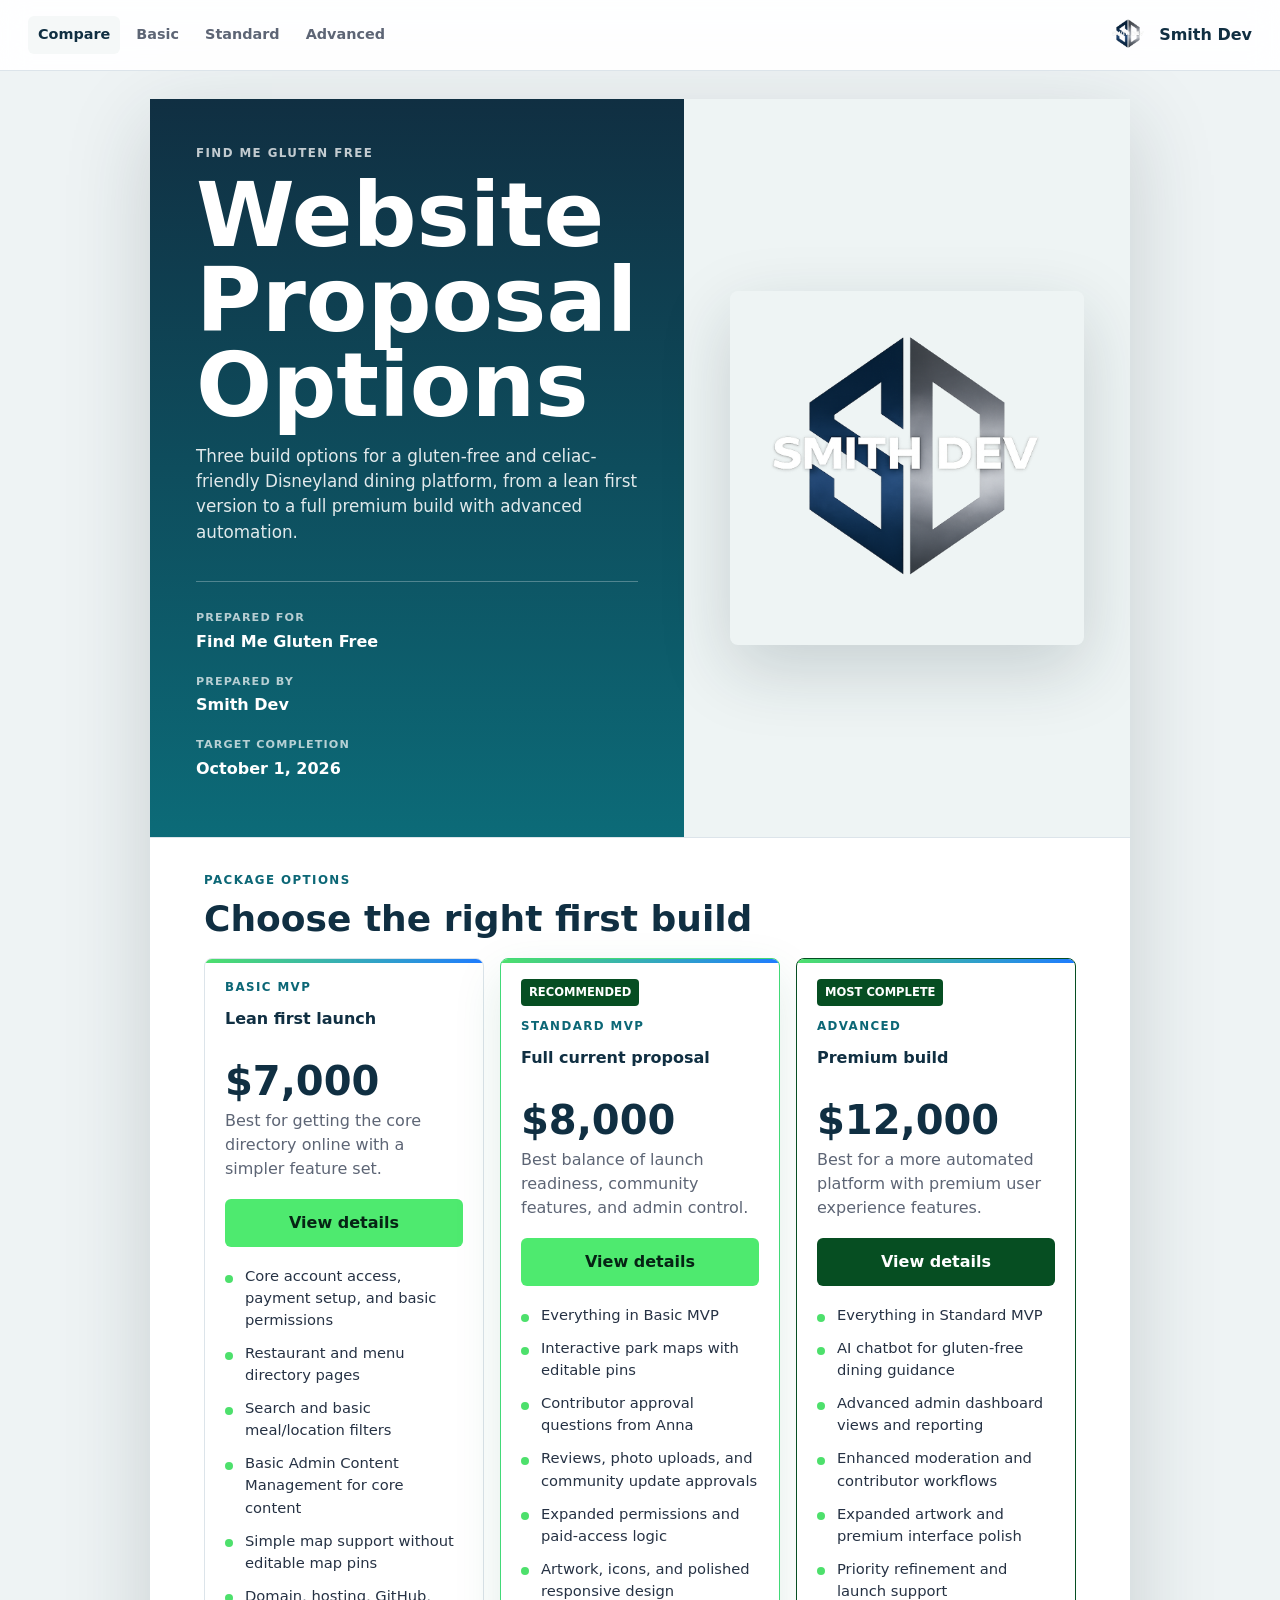
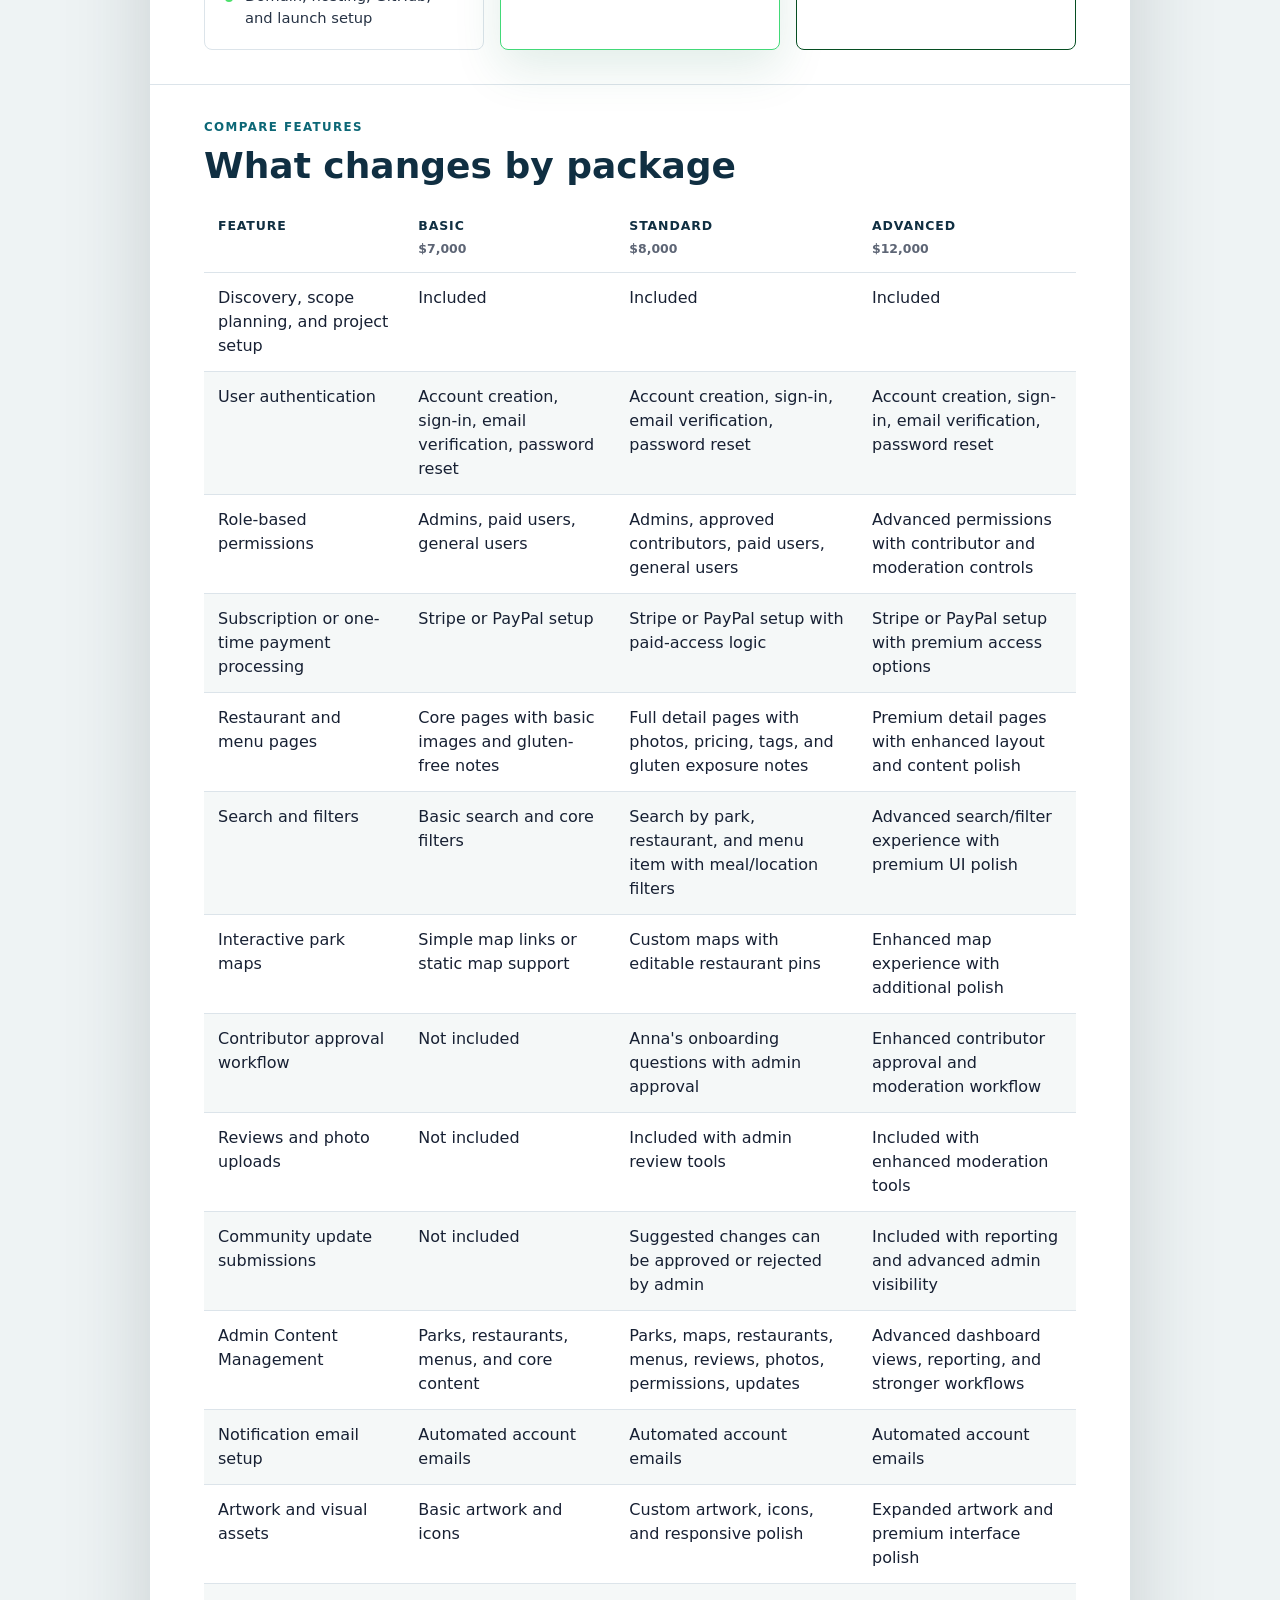
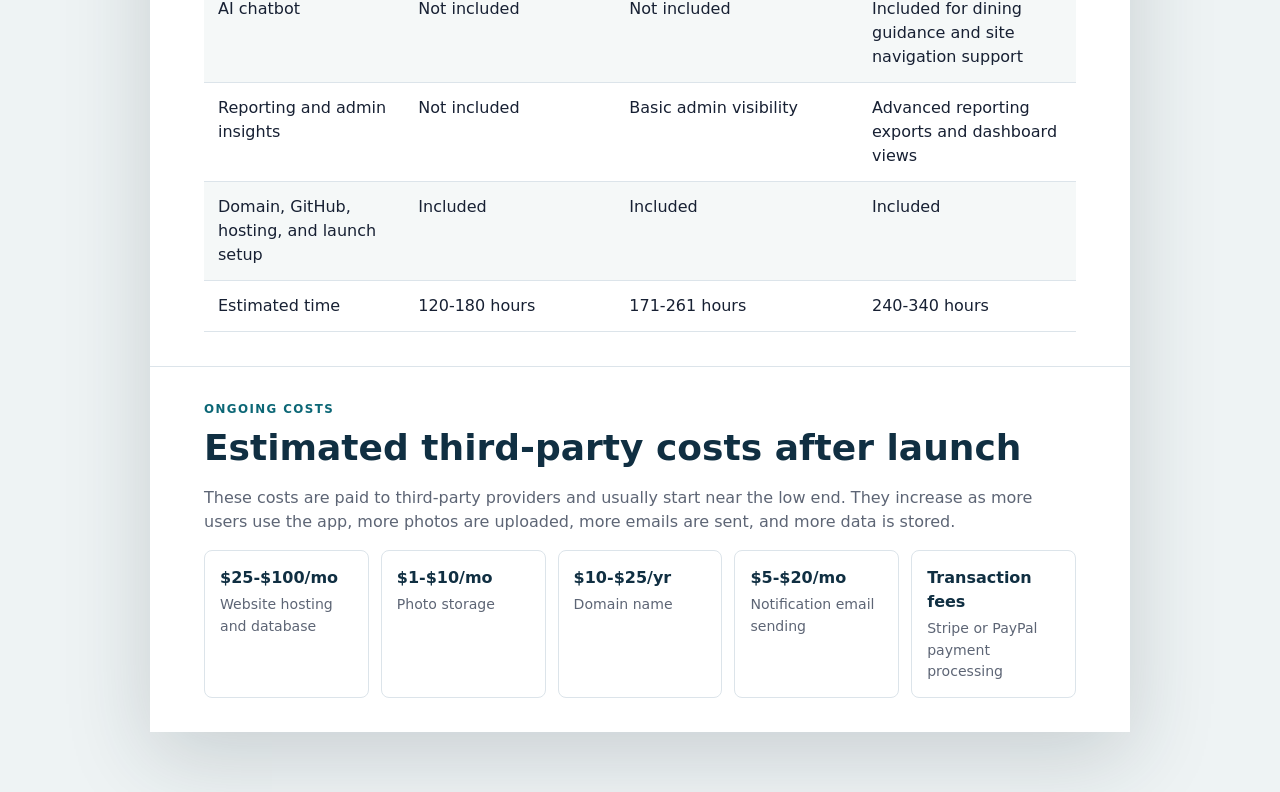
==== index.html @ 9e6039b9 "first commit" ====
<!doctype html>
<html lang="en">
<head>
  <meta charset="utf-8">
  <meta name="viewport" content="width=device-width, initial-scale=1">
  <title>Find Me Gluten Free Website Packages | Smith Dev</title>
  <meta name="description" content="Website package options for the Find Me Gluten Free project.">
  <link rel="stylesheet" href="styles.css">
</head>
<body>
  <header class="site-header">
    <a class="brand" href="index.html" aria-label="Smith Dev home">
      <img src="smithdev logo.png" alt="">
      <span>Smith Dev</span>
    </a>
    <nav aria-label="Package pages">
      <a class="active" href="index.html">Compare</a>
      <a href="basic.html">Basic</a>
      <a href="standard.html">Standard</a>
      <a href="advanced.html">Advanced</a>
    </nav>
  </header>

  <main class="proposal">
    <section class="cover" aria-labelledby="proposal-title">
      <div class="cover-copy">
        <div>
          <p class="eyebrow">Find Me Gluten Free</p>
          <h1 id="proposal-title">Website Proposal Options</h1>
          <p class="summary">Three build options for a gluten-free and celiac-friendly Disneyland dining platform, from a lean first version to a full premium build with advanced automation.</p>
        </div>
        <div class="cover-meta" aria-label="Proposal details">
          <div><span>Prepared For</span><strong>Find Me Gluten Free</strong></div>
          <div><span>Prepared By</span><strong>Smith Dev</strong></div>
          <div><span>Target Completion</span><strong>October 1, 2026</strong></div>
        </div>
      </div>
      <div class="cover-visual" aria-hidden="true">
        <div class="brand-panel"><img src="smithdev logo.png" alt=""></div>
      </div>
    </section>

    <section class="page pricing-section" aria-labelledby="packages">
      <div class="section-heading">
        <p class="section-kicker">Package Options</p>
        <h2 id="packages">Choose the right first build</h2>
      </div>

      <div class="pricing-grid">
        <article class="plan-card">
          <div class="plan-top">
            <p class="plan-name">Basic MVP</p>
            <h3>Lean first launch</h3>
          </div>
          <div class="plan-price">$7,000</div>
          <p class="plan-note">Best for getting the core directory online with a simpler feature set.</p>
          <a class="plan-button" href="basic.html">View details</a>
          <ul class="feature-list">
            <li>Core account access, payment setup, and basic permissions</li>
            <li>Restaurant and menu directory pages</li>
            <li>Search and basic meal/location filters</li>
            <li>Basic Admin Content Management for core content</li>
            <li>Simple map support without editable map pins</li>
            <li>Domain, hosting, GitHub, and launch setup</li>
          </ul>
        </article>

        <article class="plan-card featured">
          <div class="badge">Recommended</div>
          <div class="plan-top">
            <p class="plan-name">Standard MVP</p>
            <h3>Full current proposal</h3>
          </div>
          <div class="plan-price">$8,000</div>
          <p class="plan-note">Best balance of launch readiness, community features, and admin control.</p>
          <a class="plan-button" href="standard.html">View details</a>
          <ul class="feature-list">
            <li>Everything in Basic MVP</li>
            <li>Interactive park maps with editable pins</li>
            <li>Contributor approval questions from Anna</li>
            <li>Reviews, photo uploads, and community update approvals</li>
            <li>Expanded permissions and paid-access logic</li>
            <li>Artwork, icons, and polished responsive design</li>
          </ul>
        </article>

        <article class="plan-card premium">
          <div class="badge">Most Complete</div>
          <div class="plan-top">
            <p class="plan-name">Advanced</p>
            <h3>Premium build</h3>
          </div>
          <div class="plan-price">$12,000</div>
          <p class="plan-note">Best for a more automated platform with premium user experience features.</p>
          <a class="plan-button" href="advanced.html">View details</a>
          <ul class="feature-list">
            <li>Everything in Standard MVP</li>
            <li>AI chatbot for gluten-free dining guidance</li>
            <li>Advanced admin dashboard views and reporting</li>
            <li>Enhanced moderation and contributor workflows</li>
            <li>Expanded artwork and premium interface polish</li>
            <li>Priority refinement and launch support</li>
          </ul>
        </article>
      </div>
    </section>

    <section class="page compare-section" aria-labelledby="compare">
      <div class="section-heading">
        <p class="section-kicker">Compare Features</p>
        <h2 id="compare">What changes by package</h2>
      </div>
      <div class="table-wrap">
        <table class="compare-table">
          <thead>
            <tr>
              <th scope="col">Feature</th>
              <th scope="col">Basic<br><span>$7,000</span></th>
              <th scope="col">Standard<br><span>$8,000</span></th>
              <th scope="col">Advanced<br><span>$12,000</span></th>
            </tr>
          </thead>
          <tbody>
            <tr><td>Discovery, scope planning, and project setup</td><td>Included</td><td>Included</td><td>Included</td></tr>
            <tr><td>User authentication</td><td>Account creation, sign-in, email verification, password reset</td><td>Account creation, sign-in, email verification, password reset</td><td>Account creation, sign-in, email verification, password reset</td></tr>
            <tr><td>Role-based permissions</td><td>Admins, paid users, general users</td><td>Admins, approved contributors, paid users, general users</td><td>Advanced permissions with contributor and moderation controls</td></tr>
            <tr><td>Subscription or one-time payment processing</td><td>Stripe or PayPal setup</td><td>Stripe or PayPal setup with paid-access logic</td><td>Stripe or PayPal setup with premium access options</td></tr>
            <tr><td>Restaurant and menu pages</td><td>Core pages with basic images and gluten-free notes</td><td>Full detail pages with photos, pricing, tags, and gluten exposure notes</td><td>Premium detail pages with enhanced layout and content polish</td></tr>
            <tr><td>Search and filters</td><td>Basic search and core filters</td><td>Search by park, restaurant, and menu item with meal/location filters</td><td>Advanced search/filter experience with premium UI polish</td></tr>
            <tr><td>Interactive park maps</td><td>Simple map links or static map support</td><td>Custom maps with editable restaurant pins</td><td>Enhanced map experience with additional polish</td></tr>
            <tr><td>Contributor approval workflow</td><td>Not included</td><td>Anna's onboarding questions with admin approval</td><td>Enhanced contributor approval and moderation workflow</td></tr>
            <tr><td>Reviews and photo uploads</td><td>Not included</td><td>Included with admin review tools</td><td>Included with enhanced moderation tools</td></tr>
            <tr><td>Community update submissions</td><td>Not included</td><td>Suggested changes can be approved or rejected by admin</td><td>Included with reporting and advanced admin visibility</td></tr>
            <tr><td>Admin Content Management</td><td>Parks, restaurants, menus, and core content</td><td>Parks, maps, restaurants, menus, reviews, photos, permissions, updates</td><td>Advanced dashboard views, reporting, and stronger workflows</td></tr>
            <tr><td>Notification email setup</td><td>Automated account emails</td><td>Automated account emails</td><td>Automated account emails</td></tr>
            <tr><td>Artwork and visual assets</td><td>Basic artwork and icons</td><td>Custom artwork, icons, and responsive polish</td><td>Expanded artwork and premium interface polish</td></tr>
            <tr><td>AI chatbot</td><td>Not included</td><td>Not included</td><td>Included for dining guidance and site navigation support</td></tr>
            <tr><td>Reporting and admin insights</td><td>Not included</td><td>Basic admin visibility</td><td>Advanced reporting exports and dashboard views</td></tr>
            <tr><td>Domain, GitHub, hosting, and launch setup</td><td>Included</td><td>Included</td><td>Included</td></tr>
            <tr><td>Estimated time</td><td>120-180 hours</td><td>171-261 hours</td><td>240-340 hours</td></tr>
          </tbody>
        </table>
      </div>
    </section>

    <section class="page cost-section" aria-labelledby="ongoing">
      <div class="section-heading">
        <p class="section-kicker">Ongoing Costs</p>
        <h2 id="ongoing">Estimated third-party costs after launch</h2>
      </div>
      <p class="lead">These costs are paid to third-party providers and usually start near the low end. They increase as more users use the app, more photos are uploaded, more emails are sent, and more data is stored.</p>
      <div class="mini-grid">
        <div><strong>$25-$100/mo</strong><span>Website hosting and database</span></div>
        <div><strong>$1-$10/mo</strong><span>Photo storage</span></div>
        <div><strong>$10-$25/yr</strong><span>Domain name</span></div>
        <div><strong>$5-$20/mo</strong><span>Notification email sending</span></div>
        <div><strong>Transaction fees</strong><span>Stripe or PayPal payment processing</span></div>
      </div>
    </section>
  </main>
</body>
</html>
---- styles.css ----
:root {
  --ink: #172033;
  --muted: #5d6575;
  --line: #dce4ea;
  --paper: #ffffff;
  --wash: #f5f8f8;
  --brand: #0c6776;
  --brand-dark: #102f42;
  --accent: #4de06c;
  --premium: #064e22;
}

* {
  box-sizing: border-box;
}

body {
  margin: 0;
  color: var(--ink);
  background: #eef3f4;
  font-family: Inter, ui-sans-serif, system-ui, -apple-system, BlinkMacSystemFont, "Segoe UI", sans-serif;
  line-height: 1.5;
}

a {
  color: inherit;
}

.site-header {
  position: sticky;
  top: 0;
  z-index: 10;
  display: flex;
  align-items: center;
  justify-content: space-between;
  gap: 22px;
  padding: 14px 28px;
  background: rgba(255, 255, 255, 0.92);
  border-bottom: 1px solid var(--line);
  backdrop-filter: blur(14px);
}

.brand {
  order: 2;
  display: inline-flex;
  align-items: center;
  gap: 10px;
  color: var(--brand-dark);
  font-weight: 850;
  text-decoration: none;
}

.brand img {
  width: 42px;
  height: 42px;
  object-fit: cover;
  border-radius: 6px;
}

nav {
  order: 1;
  display: flex;
  align-items: center;
  gap: 6px;
  flex-wrap: wrap;
}

nav a {
  padding: 8px 10px;
  color: var(--muted);
  border-radius: 6px;
  font-size: 0.9rem;
  font-weight: 750;
  text-decoration: none;
}

nav a:hover,
nav a.active {
  color: var(--brand-dark);
  background: var(--wash);
}

main {
  width: min(1180px, calc(100% - 32px));
  margin: 0 auto;
}

.proposal {
  width: min(100%, 980px);
  margin: 28px auto 60px;
  background: var(--paper);
  box-shadow: 0 24px 80px rgba(28, 42, 55, 0.18);
}

.cover {
  min-height: 620px;
  display: grid;
  grid-template-columns: 0.95fr 1.05fr;
  overflow: hidden;
  background: #eef4f4;
}

.cover-copy {
  display: flex;
  flex-direction: column;
  justify-content: space-between;
  padding: 46px;
  color: #ffffff;
  background: linear-gradient(180deg, var(--brand-dark), #0c6b78);
}

.cover-copy .summary {
  max-width: 560px;
  margin: 0;
  color: rgba(255, 255, 255, 0.88);
  font-size: 1.05rem;
}

.cover-meta {
  display: grid;
  margin-top: 36px;
  padding-top: 18px;
  border-top: 1px solid rgba(255, 255, 255, 0.28);
}

.cover-meta div {
  display: grid;
  gap: 3px;
  padding: 10px 0;
}

.cover-meta span {
  color: rgba(255, 255, 255, 0.7);
  font-size: 0.7rem;
  font-weight: 800;
  text-transform: uppercase;
  letter-spacing: 0.1em;
}

.cover-meta strong {
  color: #ffffff;
  font-size: 1rem;
}

.cover-visual {
  display: flex;
  align-items: center;
  justify-content: center;
  padding: 46px;
}

.brand-panel {
  width: min(100%, 520px);
  border-radius: 8px;
  box-shadow: 0 24px 70px rgba(24, 44, 58, 0.18);
}

.brand-panel img {
  display: block;
  width: 100%;
  height: auto;
  border-radius: 8px;
}

.page {
  padding: 34px 54px;
  border-top: 1px solid var(--line);
}

.hero,
.package-hero {
  margin: 28px 0 18px;
  padding: 46px;
  color: #ffffff;
  background: linear-gradient(135deg, var(--brand-dark), var(--brand));
  border-radius: 8px;
  box-shadow: 0 24px 70px rgba(28, 42, 55, 0.16);
}

.proposal h1 {
  max-width: 10ch;
  font-size: clamp(3.1rem, 7vw, 5.65rem);
}

.package-hero.recommended {
  background: linear-gradient(135deg, #103244, #0d7374);
}

.package-hero.premium {
  background: linear-gradient(135deg, #092416, #065f2b);
}

.eyebrow,
.section-kicker,
.plan-name {
  margin: 0 0 10px;
  font-size: 0.74rem;
  font-weight: 850;
  letter-spacing: 0.12em;
  text-transform: uppercase;
}

.eyebrow {
  color: rgba(255, 255, 255, 0.75);
}

.section-kicker,
.plan-name {
  color: var(--brand);
}

h1,
h2,
h3,
p {
  margin-top: 0;
}

h1 {
  max-width: 780px;
  margin-bottom: 16px;
  font-size: clamp(3rem, 7vw, 5.8rem);
  line-height: 0.95;
  letter-spacing: 0;
}

h2 {
  margin-bottom: 12px;
  color: var(--brand-dark);
  font-size: clamp(1.55rem, 3vw, 2.25rem);
  line-height: 1.05;
}

h3 {
  margin-bottom: 0;
  color: var(--brand-dark);
  font-size: 1rem;
}

.hero-copy {
  max-width: 740px;
  margin-bottom: 0;
  color: rgba(255, 255, 255, 0.88);
  font-size: 1.08rem;
}

.hero-meta {
  display: flex;
  gap: 14px;
  flex-wrap: wrap;
  margin-top: 28px;
}

.hero-meta div,
.mini-grid div,
.summary-card {
  background: var(--paper);
  border: 1px solid var(--line);
  border-radius: 8px;
}

.hero-meta div {
  min-width: 190px;
  padding: 14px 16px;
  color: var(--ink);
}

.hero-meta span,
dt {
  display: block;
  color: var(--muted);
  font-size: 0.72rem;
  font-weight: 850;
  letter-spacing: 0.08em;
  text-transform: uppercase;
}

.hero-meta strong,
dd {
  margin: 4px 0 0;
  color: var(--brand-dark);
  font-weight: 850;
}

.stats {
  display: grid;
  grid-template-columns: repeat(3, 1fr);
  gap: 14px;
  margin-top: 18px;
}

.stat {
  min-height: 96px;
  padding: 14px;
  background: var(--wash);
  border: 1px solid var(--line);
  border-radius: 8px;
}

.stat span {
  display: block;
  color: var(--muted);
  font-size: 0.76rem;
  font-weight: 800;
  text-transform: uppercase;
  letter-spacing: 0.08em;
}

.stat strong {
  display: block;
  margin-top: 7px;
  color: var(--brand-dark);
  font-size: 1.35rem;
  line-height: 1.08;
}

.pricing-section,
.compare-section,
.cost-section,
.content-grid,
.page-band {
  margin: 18px 0;
  padding: 28px;
  background: var(--paper);
  border: 1px solid var(--line);
  border-radius: 8px;
}

.proposal .pricing-section,
.proposal .compare-section,
.proposal .cost-section {
  margin: 0;
  padding: 34px 54px;
  border: 0;
  border-top: 1px solid var(--line);
  border-radius: 0;
}

.section-heading {
  margin-bottom: 20px;
}

.pricing-grid {
  display: grid;
  grid-template-columns: repeat(3, minmax(0, 1fr));
  gap: 16px;
  align-items: start;
}

.plan-card {
  position: relative;
  overflow: hidden;
  min-height: 100%;
  padding: 20px;
  background: #ffffff;
  border: 1px solid var(--line);
  border-radius: 8px;
}

.plan-card::before {
  content: "";
  position: absolute;
  inset: 0 0 auto;
  height: 4px;
  background: linear-gradient(90deg, var(--accent), #1f7cff);
}

.plan-card.featured {
  border-color: #42d978;
  box-shadow: 0 18px 48px rgba(22, 115, 74, 0.13);
}

.plan-card.premium {
  border-color: var(--premium);
}

.badge {
  display: inline-block;
  margin-bottom: 12px;
  padding: 5px 8px;
  color: #ffffff;
  background: var(--premium);
  border-radius: 4px;
  font-size: 0.72rem;
  font-weight: 850;
  text-transform: uppercase;
}

.plan-top {
  min-height: 70px;
}

.plan-price,
.package-price {
  margin: 12px 0 8px;
  color: var(--brand-dark);
  font-size: 2.5rem;
  font-weight: 900;
  line-height: 1;
}

.package-price {
  color: #ffffff;
  font-size: 3rem;
}

.plan-note,
.lead {
  color: var(--muted);
}

.plan-button {
  display: block;
  margin: 18px 0;
  padding: 12px 14px;
  color: #062414;
  background: #4eea6f;
  border-radius: 6px;
  font-weight: 850;
  text-align: center;
  text-decoration: none;
}

.plan-card.premium .plan-button {
  color: #ffffff;
  background: var(--premium);
}

.feature-list {
  display: grid;
  gap: 11px;
  margin: 0;
  padding: 0;
  list-style: none;
}

.feature-list li {
  position: relative;
  padding-left: 20px;
  color: #263244;
  font-size: 0.92rem;
}

.feature-list li::before {
  content: "";
  position: absolute;
  left: 0;
  top: 0.66em;
  width: 8px;
  height: 8px;
  background: var(--accent);
  border-radius: 999px;
}

.feature-list.large {
  gap: 12px;
}

.feature-list.large li {
  padding: 12px 12px 12px 34px;
  background: var(--wash);
  border: 1px solid var(--line);
  border-radius: 8px;
  font-size: 1rem;
}

.feature-list.large li::before {
  left: 14px;
  top: 19px;
}

.feature-grid,
.scope-list {
  display: grid;
  grid-template-columns: 1fr;
  gap: 10px;
  margin: 16px 0 0;
  padding: 0;
  list-style: none;
}

.feature-grid li,
.scope-list li {
  position: relative;
  padding: 11px 13px 11px 36px;
  background: #ffffff;
  border: 1px solid var(--line);
  border-radius: 8px;
}

.feature-grid li::before,
.scope-list li::before {
  content: "";
  position: absolute;
  left: 15px;
  top: 17px;
  width: 9px;
  height: 9px;
  background: #4d7b57;
  border-radius: 999px;
  box-shadow: 0 0 0 4px rgba(77, 123, 87, 0.14);
}

.table-wrap {
  overflow-x: auto;
}

table {
  width: 100%;
  border-collapse: collapse;
}

th,
td {
  padding: 13px 14px;
  text-align: left;
  border-bottom: 1px solid var(--line);
  vertical-align: top;
}

th {
  color: var(--brand-dark);
  font-size: 0.78rem;
  letter-spacing: 0.07em;
  text-transform: uppercase;
}

th span {
  display: inline-block;
  margin-top: 4px;
  color: var(--muted);
  font-size: 0.78rem;
  letter-spacing: 0;
  text-transform: none;
}

tbody tr:nth-child(even) td {
  background: var(--wash);
}

.total-row td,
.total-row strong {
  color: var(--brand-dark);
  font-weight: 850;
}

.technical-table th,
.technical-table td {
  white-space: normal;
}

.technical-table td:first-child {
  width: 24%;
}

.technical-table td:nth-child(2) {
  width: 28%;
  font-weight: 750;
  color: var(--brand-dark);
}

.price-band {
  display: grid;
  grid-template-columns: 1fr auto;
  align-items: center;
  gap: 20px;
  margin-top: 18px;
  padding: 20px;
  color: #ffffff;
  background: var(--brand-dark);
  border-radius: 8px;
}

.price-band p {
  margin: 0;
  color: rgba(255, 255, 255, 0.76);
}

.price-band strong {
  display: block;
  margin-top: 4px;
  font-size: 1.18rem;
}

.price {
  color: #ffffff;
  font-size: 2.6rem;
  font-weight: 850;
  line-height: 1;
  white-space: nowrap;
}

.payment {
  display: grid;
  grid-template-columns: repeat(2, minmax(0, 1fr));
  gap: 14px;
  margin-top: 18px;
}

.payment-step {
  padding: 18px;
  background: #ffffff;
  border: 1px solid var(--line);
  border-radius: 8px;
}

.payment-step span {
  color: var(--muted);
  font-size: 0.76rem;
  font-weight: 800;
  text-transform: uppercase;
  letter-spacing: 0.08em;
}

.payment-step strong {
  display: block;
  margin-top: 5px;
  color: var(--brand-dark);
  font-size: 1.35rem;
}

.content-grid {
  display: grid;
  grid-template-columns: minmax(0, 1.5fr) minmax(280px, 0.7fr);
  gap: 24px;
  align-items: start;
}

.summary-card {
  padding: 22px;
}

.summary-card.premium {
  border-color: rgba(6, 78, 34, 0.4);
}

.summary-card dl {
  display: grid;
  gap: 14px;
  margin: 20px 0 0;
}

.summary-card dl div {
  padding-top: 14px;
  border-top: 1px solid var(--line);
}

.mini-grid {
  display: grid;
  grid-template-columns: repeat(5, minmax(0, 1fr));
  gap: 12px;
}

.mini-grid div {
  padding: 15px;
}

.mini-grid strong {
  display: block;
  color: var(--brand-dark);
}

.mini-grid span {
  display: block;
  margin-top: 4px;
  color: var(--muted);
  font-size: 0.88rem;
}

.fine-print {
  margin: 18px 0 0;
  color: var(--muted);
  font-size: 0.86rem;
}

@media (max-width: 900px) {
  .pricing-grid,
  .content-grid,
  .mini-grid {
    grid-template-columns: 1fr;
  }

  .site-header {
    align-items: flex-start;
    flex-direction: column;
  }

  .hero,
  .package-hero,
  .pricing-section,
  .compare-section,
  .cost-section,
  .content-grid,
  .page-band {
    padding: 22px;
  }

  h1 {
    font-size: 3rem;
  }
}

@media print {
  .site-header {
    position: static;
  }

  body {
    background: #ffffff;
  }

  main {
    width: 100%;
  }

  .hero,
  .package-hero,
  .pricing-section,
  .compare-section,
  .cost-section,
  .content-grid,
  .page-band {
    box-shadow: none;
    page-break-inside: avoid;
  }
}
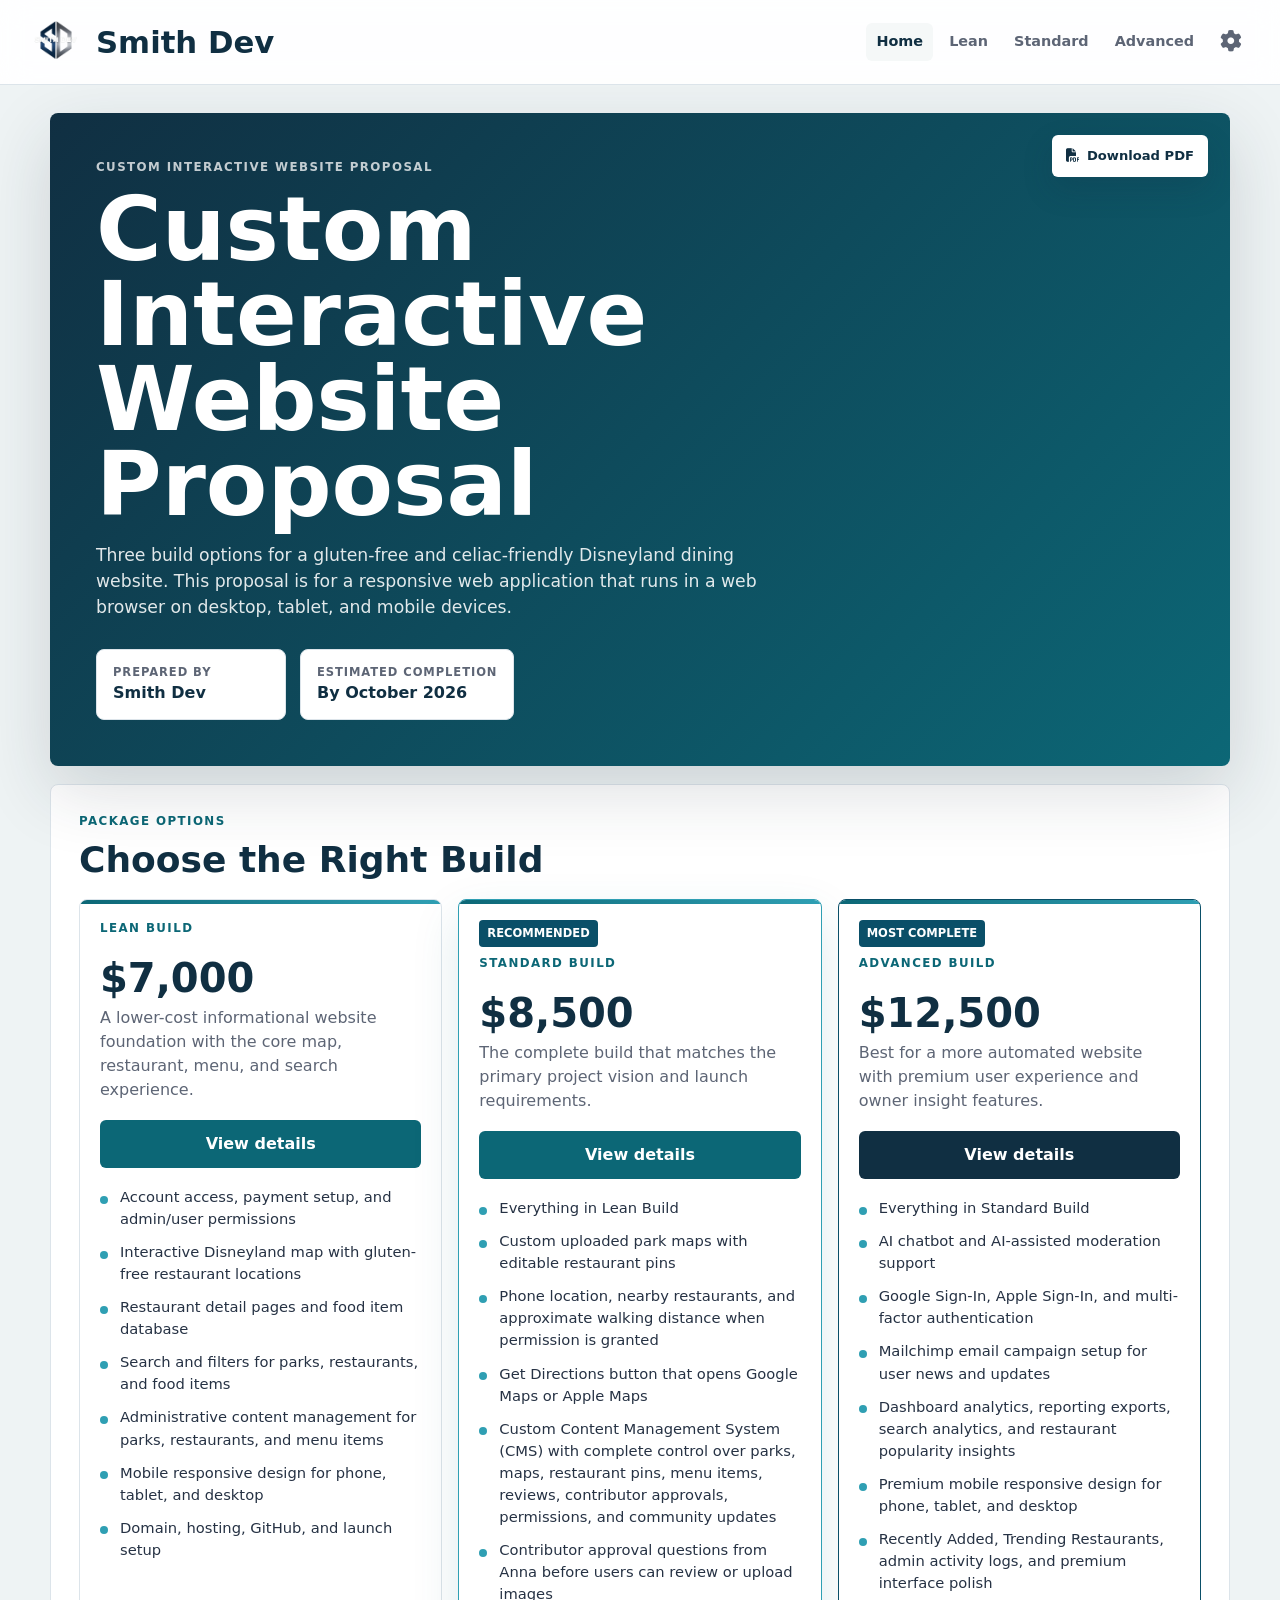
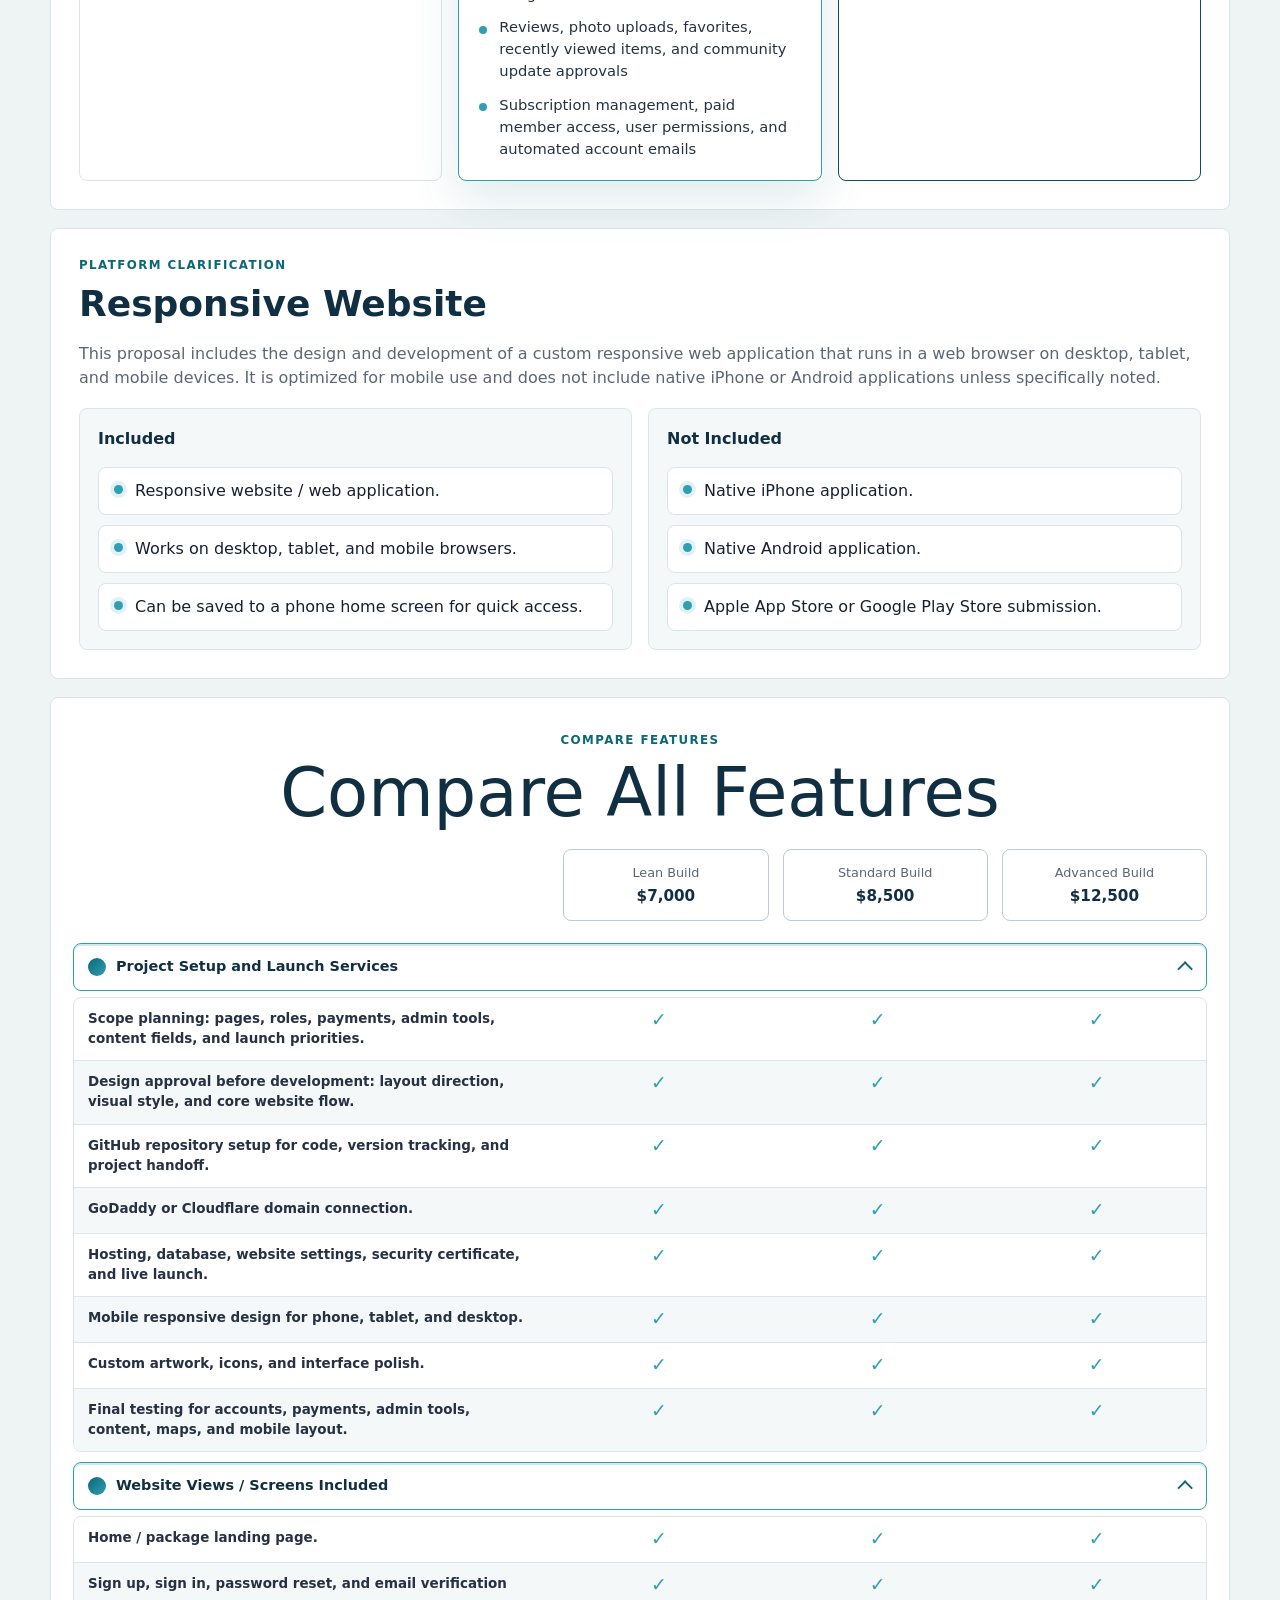
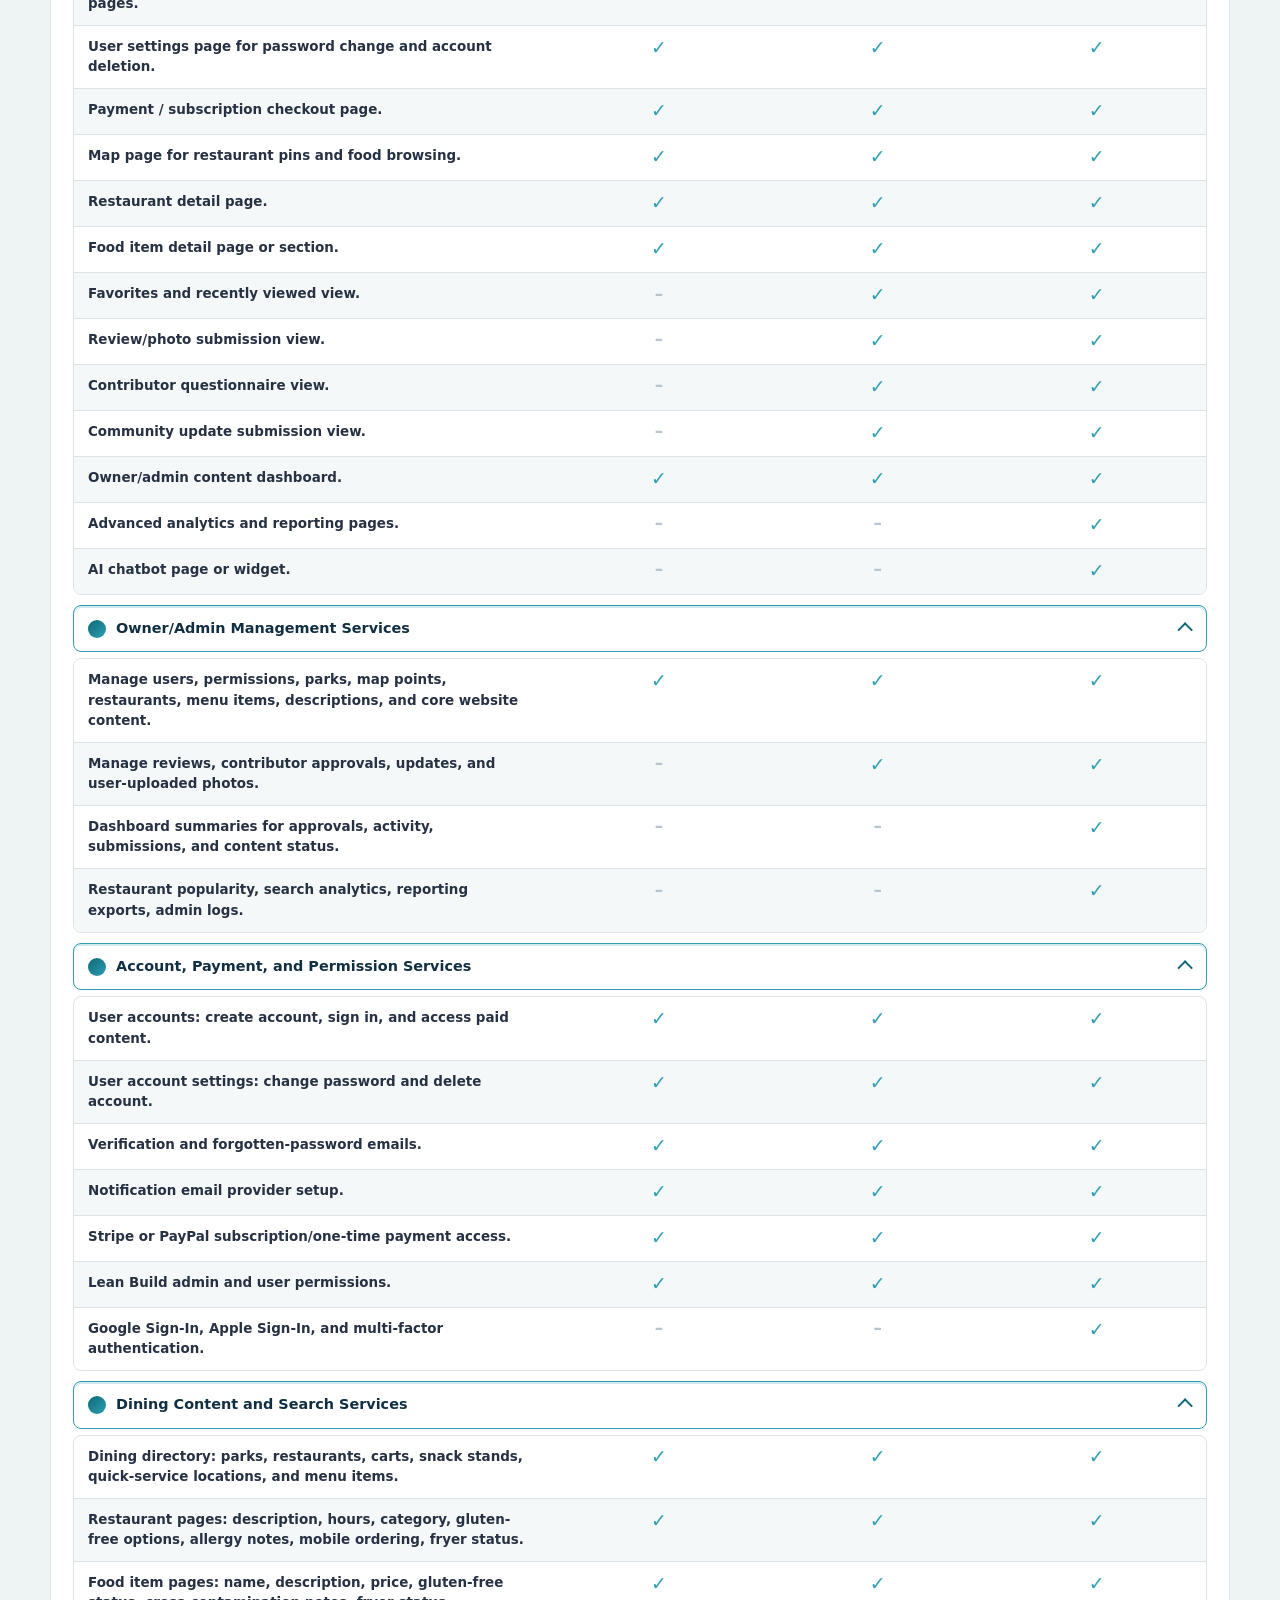
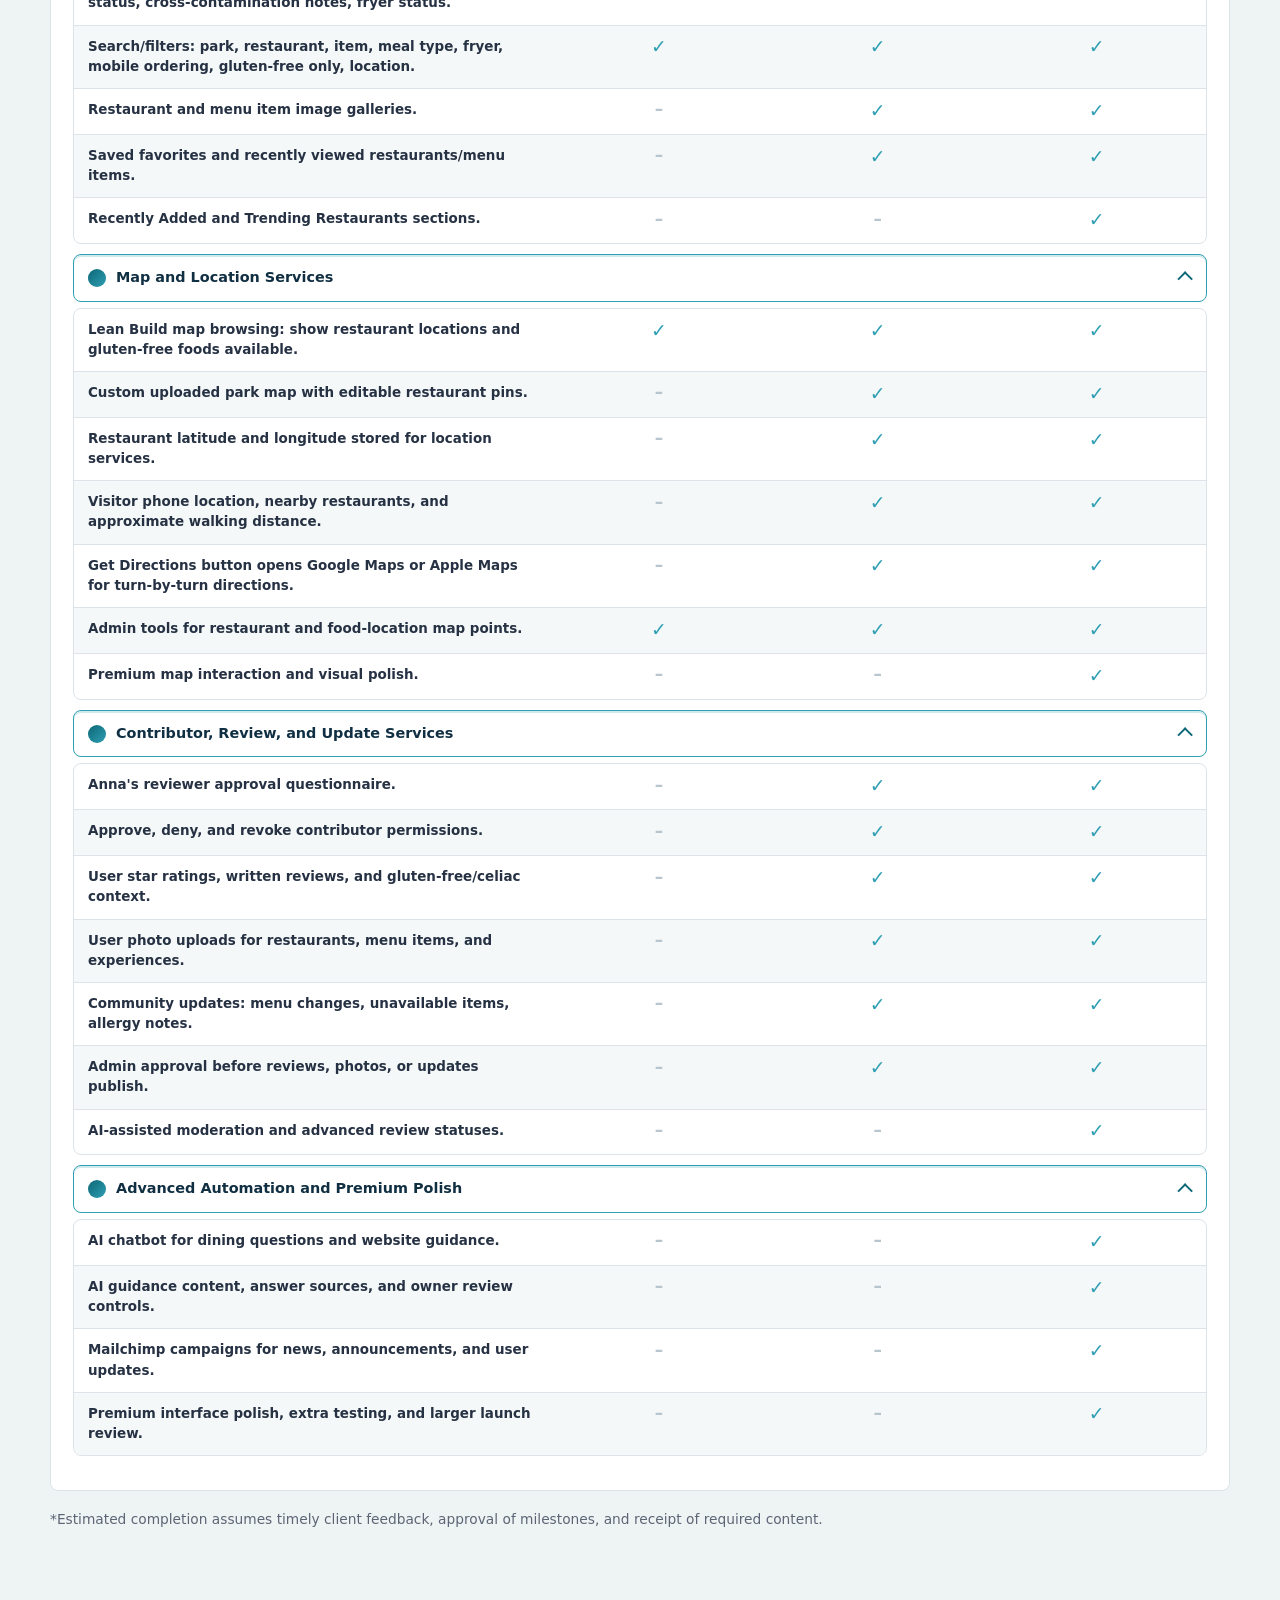
==== commit 86df7feb: "edited the crap out of this" ====
--- a/index.html
+++ b/index.html
@@ -3,64 +3,67 @@
 <head>
   <meta charset="utf-8">
   <meta name="viewport" content="width=device-width, initial-scale=1">
-  <title>Find Me Gluten Free Website Packages | Smith Dev</title>
-  <meta name="description" content="Website package options for the Find Me Gluten Free project.">
+  <title>Custom Interactive Website Proposal | Smith Dev</title>
+  <meta name="description" content="Custom interactive website proposal options for the client project.">
+  <link rel="stylesheet" href="https://cdnjs.cloudflare.com/ajax/libs/font-awesome/6.5.1/css/all.min.css">
   <link rel="stylesheet" href="styles.css">
 </head>
 <body>
   <header class="site-header">
+    <button class="menu-button" type="button" aria-label="Open navigation menu" onclick="document.body.classList.toggle('nav-open')"><i class="fa-solid fa-bars" aria-hidden="true"></i></button>
     <a class="brand" href="index.html" aria-label="Smith Dev home">
       <img src="smithdev logo.png" alt="">
       <span>Smith Dev</span>
     </a>
     <nav aria-label="Package pages">
-      <a class="active" href="index.html">Compare</a>
-      <a href="basic.html">Basic</a>
+      <a class="active" href="index.html">Home</a>
+      <a href="starter.html">Lean</a>
       <a href="standard.html">Standard</a>
       <a href="advanced.html">Advanced</a>
+      <div class="settings-menu">
+        <button class="settings-button" type="button" aria-label="Open site options" aria-haspopup="true"><i class="fa-solid fa-gear" aria-hidden="true"></i></button>
+        <div class="settings-dropdown">
+          <a href="contact.html">Contact</a>
+        </div>
+      </div>
     </nav>
   </header>
 
-  <main class="proposal">
-    <section class="cover" aria-labelledby="proposal-title">
-      <div class="cover-copy">
-        <div>
-          <p class="eyebrow">Find Me Gluten Free</p>
-          <h1 id="proposal-title">Website Proposal Options</h1>
-          <p class="summary">Three build options for a gluten-free and celiac-friendly Disneyland dining platform, from a lean first version to a full premium build with advanced automation.</p>
-        </div>
-        <div class="cover-meta" aria-label="Proposal details">
-          <div><span>Prepared For</span><strong>Find Me Gluten Free</strong></div>
-          <div><span>Prepared By</span><strong>Smith Dev</strong></div>
-          <div><span>Target Completion</span><strong>October 1, 2026</strong></div>
-        </div>
-      </div>
-      <div class="cover-visual" aria-hidden="true">
-        <div class="brand-panel"><img src="smithdev logo.png" alt=""></div>
-      </div>
-    </section>
-
-    <section class="page pricing-section" aria-labelledby="packages">
+  <main>
+    <section class="hero">
+      <button class="pdf-button" type="button" onclick="window.print()"><i class="fa-solid fa-file-pdf" aria-hidden="true"></i> Download PDF</button>
+      <div class="hero-content">
+        <p class="eyebrow">Custom Interactive Website Proposal</p>
+        <h1>Custom Interactive Website Proposal</h1>
+        <p class="hero-copy">Three build options for a gluten-free and celiac-friendly Disneyland dining website. This proposal is for a responsive web application that runs in a web browser on desktop, tablet, and mobile devices.</p>
+        <div class="hero-meta">
+          <div class="mobile-hide"><span>Prepared by</span><strong>Smith Dev</strong></div>
+          <div><span>Estimated completion</span><strong>By October 2026</strong></div>
+        </div>
+      </div>
+    </section>
+
+    <section class="pricing-section" aria-labelledby="packages">
       <div class="section-heading">
         <p class="section-kicker">Package Options</p>
-        <h2 id="packages">Choose the right first build</h2>
+        <h2 id="packages">Choose the Right Build</h2>
       </div>
 
       <div class="pricing-grid">
         <article class="plan-card">
           <div class="plan-top">
-            <p class="plan-name">Basic MVP</p>
-            <h3>Lean first launch</h3>
+            <p class="plan-name">Lean Build</p>
           </div>
           <div class="plan-price">$7,000</div>
-          <p class="plan-note">Best for getting the core directory online with a simpler feature set.</p>
-          <a class="plan-button" href="basic.html">View details</a>
+          <p class="plan-note">A lower-cost informational website foundation with the core map, restaurant, menu, and search experience.</p>
+          <a class="plan-button" href="starter.html">View details</a>
           <ul class="feature-list">
-            <li>Core account access, payment setup, and basic permissions</li>
-            <li>Restaurant and menu directory pages</li>
-            <li>Search and basic meal/location filters</li>
-            <li>Basic Admin Content Management for core content</li>
-            <li>Simple map support without editable map pins</li>
+            <li>Account access, payment setup, and admin/user permissions</li>
+            <li>Interactive Disneyland map with gluten-free restaurant locations</li>
+            <li>Restaurant detail pages and food item database</li>
+            <li>Search and filters for parks, restaurants, and food items</li>
+            <li>Administrative content management for parks, restaurants, and menu items</li>
+            <li>Mobile responsive design for phone, tablet, and desktop</li>
             <li>Domain, hosting, GitHub, and launch setup</li>
           </ul>
         </article>
@@ -68,95 +71,223 @@
         <article class="plan-card featured">
           <div class="badge">Recommended</div>
           <div class="plan-top">
-            <p class="plan-name">Standard MVP</p>
-            <h3>Full current proposal</h3>
+            <p class="plan-name">Standard Build</p>
           </div>
-          <div class="plan-price">$8,000</div>
-          <p class="plan-note">Best balance of launch readiness, community features, and admin control.</p>
+          <div class="plan-price">$8,500</div>
+          <p class="plan-note">The complete build that matches the primary project vision and launch requirements.</p>
           <a class="plan-button" href="standard.html">View details</a>
           <ul class="feature-list">
-            <li>Everything in Basic MVP</li>
-            <li>Interactive park maps with editable pins</li>
-            <li>Contributor approval questions from Anna</li>
-            <li>Reviews, photo uploads, and community update approvals</li>
-            <li>Expanded permissions and paid-access logic</li>
-            <li>Artwork, icons, and polished responsive design</li>
+            <li>Everything in Lean Build</li>
+            <li>Custom uploaded park maps with editable restaurant pins</li>
+            <li>Phone location, nearby restaurants, and approximate walking distance when permission is granted</li>
+            <li>Get Directions button that opens Google Maps or Apple Maps</li>
+            <li>Custom Content Management System (CMS) with complete control over parks, maps, restaurant pins, menu items, reviews, contributor approvals, permissions, and community updates</li>
+            <li>Contributor approval questions from Anna before users can review or upload images</li>
+            <li>Reviews, photo uploads, favorites, recently viewed items, and community update approvals</li>
+            <li>Subscription management, paid member access, user permissions, and automated account emails</li>
           </ul>
         </article>
 
         <article class="plan-card premium">
           <div class="badge">Most Complete</div>
           <div class="plan-top">
-            <p class="plan-name">Advanced</p>
-            <h3>Premium build</h3>
+            <p class="plan-name">Advanced Build</p>
           </div>
-          <div class="plan-price">$12,000</div>
-          <p class="plan-note">Best for a more automated platform with premium user experience features.</p>
+          <div class="plan-price">$12,500</div>
+          <p class="plan-note">Best for a more automated website with premium user experience and owner insight features.</p>
           <a class="plan-button" href="advanced.html">View details</a>
           <ul class="feature-list">
-            <li>Everything in Standard MVP</li>
-            <li>AI chatbot for gluten-free dining guidance</li>
-            <li>Advanced admin dashboard views and reporting</li>
-            <li>Enhanced moderation and contributor workflows</li>
-            <li>Expanded artwork and premium interface polish</li>
-            <li>Priority refinement and launch support</li>
+            <li>Everything in Standard Build</li>
+            <li>AI chatbot and AI-assisted moderation support</li>
+            <li>Google Sign-In, Apple Sign-In, and multi-factor authentication</li>
+            <li>Mailchimp email campaign setup for user news and updates</li>
+            <li>Dashboard analytics, reporting exports, search analytics, and restaurant popularity insights</li>
+            <li>Premium mobile responsive design for phone, tablet, and desktop</li>
+            <li>Recently Added, Trending Restaurants, admin activity logs, and premium interface polish</li>
           </ul>
         </article>
       </div>
     </section>
 
-    <section class="page compare-section" aria-labelledby="compare">
+    <section class="page-band platform-section" aria-labelledby="platform">
       <div class="section-heading">
+        <p class="section-kicker">Platform Clarification</p>
+        <h2 id="platform">Responsive Website</h2>
+      </div>
+      <p class="lead">This proposal includes the design and development of a custom responsive web application that runs in a web browser on desktop, tablet, and mobile devices. It is optimized for mobile use and does not include native iPhone or Android applications unless specifically noted.</p>
+      <div class="platform-grid">
+        <div>
+          <h3>Included</h3>
+          <ul class="scope-list">
+            <li>Responsive website / web application.</li>
+            <li>Works on desktop, tablet, and mobile browsers.</li>
+            <li>Can be saved to a phone home screen for quick access.</li>
+          </ul>
+        </div>
+        <div>
+          <h3>Not Included</h3>
+          <ul class="scope-list">
+            <li>Native iPhone application.</li>
+            <li>Native Android application.</li>
+            <li>Apple App Store or Google Play Store submission.</li>
+          </ul>
+        </div>
+      </div>
+    </section>
+
+    <section class="compare-section feature-compare" aria-labelledby="compare">
+      <div class="compare-title">
         <p class="section-kicker">Compare Features</p>
-        <h2 id="compare">What changes by package</h2>
-      </div>
-      <div class="table-wrap">
-        <table class="compare-table">
-          <thead>
-            <tr>
-              <th scope="col">Feature</th>
-              <th scope="col">Basic<br><span>$7,000</span></th>
-              <th scope="col">Standard<br><span>$8,000</span></th>
-              <th scope="col">Advanced<br><span>$12,000</span></th>
-            </tr>
-          </thead>
-          <tbody>
-            <tr><td>Discovery, scope planning, and project setup</td><td>Included</td><td>Included</td><td>Included</td></tr>
-            <tr><td>User authentication</td><td>Account creation, sign-in, email verification, password reset</td><td>Account creation, sign-in, email verification, password reset</td><td>Account creation, sign-in, email verification, password reset</td></tr>
-            <tr><td>Role-based permissions</td><td>Admins, paid users, general users</td><td>Admins, approved contributors, paid users, general users</td><td>Advanced permissions with contributor and moderation controls</td></tr>
-            <tr><td>Subscription or one-time payment processing</td><td>Stripe or PayPal setup</td><td>Stripe or PayPal setup with paid-access logic</td><td>Stripe or PayPal setup with premium access options</td></tr>
-            <tr><td>Restaurant and menu pages</td><td>Core pages with basic images and gluten-free notes</td><td>Full detail pages with photos, pricing, tags, and gluten exposure notes</td><td>Premium detail pages with enhanced layout and content polish</td></tr>
-            <tr><td>Search and filters</td><td>Basic search and core filters</td><td>Search by park, restaurant, and menu item with meal/location filters</td><td>Advanced search/filter experience with premium UI polish</td></tr>
-            <tr><td>Interactive park maps</td><td>Simple map links or static map support</td><td>Custom maps with editable restaurant pins</td><td>Enhanced map experience with additional polish</td></tr>
-            <tr><td>Contributor approval workflow</td><td>Not included</td><td>Anna's onboarding questions with admin approval</td><td>Enhanced contributor approval and moderation workflow</td></tr>
-            <tr><td>Reviews and photo uploads</td><td>Not included</td><td>Included with admin review tools</td><td>Included with enhanced moderation tools</td></tr>
-            <tr><td>Community update submissions</td><td>Not included</td><td>Suggested changes can be approved or rejected by admin</td><td>Included with reporting and advanced admin visibility</td></tr>
-            <tr><td>Admin Content Management</td><td>Parks, restaurants, menus, and core content</td><td>Parks, maps, restaurants, menus, reviews, photos, permissions, updates</td><td>Advanced dashboard views, reporting, and stronger workflows</td></tr>
-            <tr><td>Notification email setup</td><td>Automated account emails</td><td>Automated account emails</td><td>Automated account emails</td></tr>
-            <tr><td>Artwork and visual assets</td><td>Basic artwork and icons</td><td>Custom artwork, icons, and responsive polish</td><td>Expanded artwork and premium interface polish</td></tr>
-            <tr><td>AI chatbot</td><td>Not included</td><td>Not included</td><td>Included for dining guidance and site navigation support</td></tr>
-            <tr><td>Reporting and admin insights</td><td>Not included</td><td>Basic admin visibility</td><td>Advanced reporting exports and dashboard views</td></tr>
-            <tr><td>Domain, GitHub, hosting, and launch setup</td><td>Included</td><td>Included</td><td>Included</td></tr>
-            <tr><td>Estimated time</td><td>120-180 hours</td><td>171-261 hours</td><td>240-340 hours</td></tr>
-          </tbody>
-        </table>
-      </div>
-    </section>
-
-    <section class="page cost-section" aria-labelledby="ongoing">
-      <div class="section-heading">
-        <p class="section-kicker">Ongoing Costs</p>
-        <h2 id="ongoing">Estimated third-party costs after launch</h2>
-      </div>
-      <p class="lead">These costs are paid to third-party providers and usually start near the low end. They increase as more users use the app, more photos are uploaded, more emails are sent, and more data is stored.</p>
-      <div class="mini-grid">
-        <div><strong>$25-$100/mo</strong><span>Website hosting and database</span></div>
-        <div><strong>$1-$10/mo</strong><span>Photo storage</span></div>
-        <div><strong>$10-$25/yr</strong><span>Domain name</span></div>
-        <div><strong>$5-$20/mo</strong><span>Notification email sending</span></div>
-        <div><strong>Transaction fees</strong><span>Stripe or PayPal payment processing</span></div>
-      </div>
-    </section>
+        <h2 id="compare">Compare All Features</h2>
+      </div>
+
+      <div class="compare-plans" aria-label="Package prices">
+        <a href="starter.html"><span>Lean Build</span><strong>$7,000</strong></a>
+        <a href="standard.html"><span>Standard Build</span><strong>$8,500</strong></a>
+        <a href="advanced.html"><span>Advanced Build</span><strong>$12,500</strong></a>
+      </div>
+
+      <details class="matrix-group" open>
+        <summary class="matrix-heading"><span></span><strong>Project Setup and Launch Services</strong><b class="chevron" aria-hidden="true"></b></summary>
+        <div class="table-wrap">
+          <table class="feature-matrix">
+            <tbody>
+              <tr><th scope="row">Scope planning: pages, roles, payments, admin tools, content fields, and launch priorities.</th><td><i class="yes">Yes</i></td><td><i class="yes">Yes</i></td><td><i class="yes">Yes</i></td></tr>
+              <tr><th scope="row">Design approval before development: layout direction, visual style, and core website flow.</th><td><i class="yes">Yes</i></td><td><i class="yes">Yes</i></td><td><i class="yes">Yes</i></td></tr>
+              <tr><th scope="row">GitHub repository setup for code, version tracking, and project handoff.</th><td><i class="yes">Yes</i></td><td><i class="yes">Yes</i></td><td><i class="yes">Yes</i></td></tr>
+              <tr><th scope="row">GoDaddy or Cloudflare domain connection.</th><td><i class="yes">Yes</i></td><td><i class="yes">Yes</i></td><td><i class="yes">Yes</i></td></tr>
+              <tr><th scope="row">Hosting, database, website settings, security certificate, and live launch.</th><td><i class="yes">Yes</i></td><td><i class="yes">Yes</i></td><td><i class="yes">Yes</i></td></tr>
+              <tr><th scope="row">Mobile responsive design for phone, tablet, and desktop.</th><td><i class="yes">Yes</i></td><td><i class="yes">Yes</i></td><td><i class="yes">Yes</i></td></tr>
+              <tr><th scope="row">Custom artwork, icons, and interface polish.</th><td><i class="yes">Yes</i></td><td><i class="yes">Yes</i></td><td><i class="yes">Yes</i></td></tr>
+              <tr><th scope="row">Final testing for accounts, payments, admin tools, content, maps, and mobile layout.</th><td><i class="yes">Yes</i></td><td><i class="yes">Yes</i></td><td><i class="yes">Yes</i></td></tr>
+            </tbody>
+          </table>
+        </div>
+      </details>
+
+      <details class="matrix-group" open>
+        <summary class="matrix-heading"><span></span><strong>Website Views / Screens Included</strong><b class="chevron" aria-hidden="true"></b></summary>
+        <div class="table-wrap">
+          <table class="feature-matrix">
+            <tbody>
+              <tr><th scope="row">Home / package landing page.</th><td><i class="yes">Yes</i></td><td><i class="yes">Yes</i></td><td><i class="yes">Yes</i></td></tr>
+              <tr><th scope="row">Sign up, sign in, password reset, and email verification pages.</th><td><i class="yes">Yes</i></td><td><i class="yes">Yes</i></td><td><i class="yes">Yes</i></td></tr>
+              <tr><th scope="row">User settings page for password change and account deletion.</th><td><i class="yes">Yes</i></td><td><i class="yes">Yes</i></td><td><i class="yes">Yes</i></td></tr>
+              <tr><th scope="row">Payment / subscription checkout page.</th><td><i class="yes">Yes</i></td><td><i class="yes">Yes</i></td><td><i class="yes">Yes</i></td></tr>
+              <tr><th scope="row">Map page for restaurant pins and food browsing.</th><td><i class="yes">Yes</i></td><td><i class="yes">Yes</i></td><td><i class="yes">Yes</i></td></tr>
+              <tr><th scope="row">Restaurant detail page.</th><td><i class="yes">Yes</i></td><td><i class="yes">Yes</i></td><td><i class="yes">Yes</i></td></tr>
+              <tr><th scope="row">Food item detail page or section.</th><td><i class="yes">Yes</i></td><td><i class="yes">Yes</i></td><td><i class="yes">Yes</i></td></tr>
+              <tr><th scope="row">Favorites and recently viewed view.</th><td><i class="no">No</i></td><td><i class="yes">Yes</i></td><td><i class="yes">Yes</i></td></tr>
+              <tr><th scope="row">Review/photo submission view.</th><td><i class="no">No</i></td><td><i class="yes">Yes</i></td><td><i class="yes">Yes</i></td></tr>
+              <tr><th scope="row">Contributor questionnaire view.</th><td><i class="no">No</i></td><td><i class="yes">Yes</i></td><td><i class="yes">Yes</i></td></tr>
+              <tr><th scope="row">Community update submission view.</th><td><i class="no">No</i></td><td><i class="yes">Yes</i></td><td><i class="yes">Yes</i></td></tr>
+              <tr><th scope="row">Owner/admin content dashboard.</th><td><i class="yes">Yes</i></td><td><i class="yes">Yes</i></td><td><i class="yes">Yes</i></td></tr>
+              <tr><th scope="row">Advanced analytics and reporting pages.</th><td><i class="no">No</i></td><td><i class="no">No</i></td><td><i class="yes">Yes</i></td></tr>
+              <tr><th scope="row">AI chatbot page or widget.</th><td><i class="no">No</i></td><td><i class="no">No</i></td><td><i class="yes">Yes</i></td></tr>
+            </tbody>
+          </table>
+        </div>
+      </details>
+
+      <details class="matrix-group" open>
+        <summary class="matrix-heading"><span></span><strong>Owner/Admin Management Services</strong><b class="chevron" aria-hidden="true"></b></summary>
+        <div class="table-wrap">
+          <table class="feature-matrix">
+            <tbody>
+              <tr><th scope="row">Manage users, permissions, parks, map points, restaurants, menu items, descriptions, and core website content.</th><td><i class="yes">Yes</i></td><td><i class="yes">Yes</i></td><td><i class="yes">Yes</i></td></tr>
+              <tr><th scope="row">Manage reviews, contributor approvals, updates, and user-uploaded photos.</th><td><i class="no">No</i></td><td><i class="yes">Yes</i></td><td><i class="yes">Yes</i></td></tr>
+              <tr><th scope="row">Dashboard summaries for approvals, activity, submissions, and content status.</th><td><i class="no">No</i></td><td><i class="no">No</i></td><td><i class="yes">Yes</i></td></tr>
+              <tr><th scope="row">Restaurant popularity, search analytics, reporting exports, admin logs.</th><td><i class="no">No</i></td><td><i class="no">No</i></td><td><i class="yes">Yes</i></td></tr>
+            </tbody>
+          </table>
+        </div>
+      </details>
+
+      <details class="matrix-group" open>
+        <summary class="matrix-heading"><span></span><strong>Account, Payment, and Permission Services</strong><b class="chevron" aria-hidden="true"></b></summary>
+        <div class="table-wrap">
+          <table class="feature-matrix">
+            <tbody>
+              <tr><th scope="row">User accounts: create account, sign in, and access paid content.</th><td><i class="yes">Yes</i></td><td><i class="yes">Yes</i></td><td><i class="yes">Yes</i></td></tr>
+              <tr><th scope="row">User account settings: change password and delete account.</th><td><i class="yes">Yes</i></td><td><i class="yes">Yes</i></td><td><i class="yes">Yes</i></td></tr>
+              <tr><th scope="row">Verification and forgotten-password emails.</th><td><i class="yes">Yes</i></td><td><i class="yes">Yes</i></td><td><i class="yes">Yes</i></td></tr>
+              <tr><th scope="row">Notification email provider setup.</th><td><i class="yes">Yes</i></td><td><i class="yes">Yes</i></td><td><i class="yes">Yes</i></td></tr>
+              <tr><th scope="row">Stripe or PayPal subscription/one-time payment access.</th><td><i class="yes">Yes</i></td><td><i class="yes">Yes</i></td><td><i class="yes">Yes</i></td></tr>
+              <tr><th scope="row">Lean Build admin and user permissions.</th><td><i class="yes">Yes</i></td><td><i class="yes">Yes</i></td><td><i class="yes">Yes</i></td></tr>
+              <tr><th scope="row">Google Sign-In, Apple Sign-In, and multi-factor authentication.</th><td><i class="no">No</i></td><td><i class="no">No</i></td><td><i class="yes">Yes</i></td></tr>
+            </tbody>
+          </table>
+        </div>
+      </details>
+
+      <details class="matrix-group" open>
+        <summary class="matrix-heading"><span></span><strong>Dining Content and Search Services</strong><b class="chevron" aria-hidden="true"></b></summary>
+        <div class="table-wrap">
+          <table class="feature-matrix">
+            <tbody>
+              <tr><th scope="row">Dining directory: parks, restaurants, carts, snack stands, quick-service locations, and menu items.</th><td><i class="yes">Yes</i></td><td><i class="yes">Yes</i></td><td><i class="yes">Yes</i></td></tr>
+              <tr><th scope="row">Restaurant pages: description, hours, category, gluten-free options, allergy notes, mobile ordering, fryer status.</th><td><i class="yes">Yes</i></td><td><i class="yes">Yes</i></td><td><i class="yes">Yes</i></td></tr>
+              <tr><th scope="row">Food item pages: name, description, price, gluten-free status, cross-contamination notes, fryer status.</th><td><i class="yes">Yes</i></td><td><i class="yes">Yes</i></td><td><i class="yes">Yes</i></td></tr>
+              <tr><th scope="row">Search/filters: park, restaurant, item, meal type, fryer, mobile ordering, gluten-free only, location.</th><td><i class="yes">Yes</i></td><td><i class="yes">Yes</i></td><td><i class="yes">Yes</i></td></tr>
+              <tr><th scope="row">Restaurant and menu item image galleries.</th><td><i class="no">No</i></td><td><i class="yes">Yes</i></td><td><i class="yes">Yes</i></td></tr>
+              <tr><th scope="row">Saved favorites and recently viewed restaurants/menu items.</th><td><i class="no">No</i></td><td><i class="yes">Yes</i></td><td><i class="yes">Yes</i></td></tr>
+              <tr><th scope="row">Recently Added and Trending Restaurants sections.</th><td><i class="no">No</i></td><td><i class="no">No</i></td><td><i class="yes">Yes</i></td></tr>
+            </tbody>
+          </table>
+        </div>
+      </details>
+
+      <details class="matrix-group" open>
+        <summary class="matrix-heading"><span></span><strong>Map and Location Services</strong><b class="chevron" aria-hidden="true"></b></summary>
+        <div class="table-wrap">
+          <table class="feature-matrix">
+            <tbody>
+              <tr><th scope="row">Lean Build map browsing: show restaurant locations and gluten-free foods available.</th><td><i class="yes">Yes</i></td><td><i class="yes">Yes</i></td><td><i class="yes">Yes</i></td></tr>
+              <tr><th scope="row">Custom uploaded park map with editable restaurant pins.</th><td><i class="no">No</i></td><td><i class="yes">Yes</i></td><td><i class="yes">Yes</i></td></tr>
+              <tr><th scope="row">Restaurant latitude and longitude stored for location services.</th><td><i class="no">No</i></td><td><i class="yes">Yes</i></td><td><i class="yes">Yes</i></td></tr>
+              <tr><th scope="row">Visitor phone location, nearby restaurants, and approximate walking distance.</th><td><i class="no">No</i></td><td><i class="yes">Yes</i></td><td><i class="yes">Yes</i></td></tr>
+              <tr><th scope="row">Get Directions button opens Google Maps or Apple Maps for turn-by-turn directions.</th><td><i class="no">No</i></td><td><i class="yes">Yes</i></td><td><i class="yes">Yes</i></td></tr>
+              <tr><th scope="row">Admin tools for restaurant and food-location map points.</th><td><i class="yes">Yes</i></td><td><i class="yes">Yes</i></td><td><i class="yes">Yes</i></td></tr>
+              <tr><th scope="row">Premium map interaction and visual polish.</th><td><i class="no">No</i></td><td><i class="no">No</i></td><td><i class="yes">Yes</i></td></tr>
+            </tbody>
+          </table>
+        </div>
+      </details>
+
+      <details class="matrix-group" open>
+        <summary class="matrix-heading"><span></span><strong>Contributor, Review, and Update Services</strong><b class="chevron" aria-hidden="true"></b></summary>
+        <div class="table-wrap">
+          <table class="feature-matrix">
+            <tbody>
+              <tr><th scope="row">Anna's reviewer approval questionnaire.</th><td><i class="no">No</i></td><td><i class="yes">Yes</i></td><td><i class="yes">Yes</i></td></tr>
+              <tr><th scope="row">Approve, deny, and revoke contributor permissions.</th><td><i class="no">No</i></td><td><i class="yes">Yes</i></td><td><i class="yes">Yes</i></td></tr>
+              <tr><th scope="row">User star ratings, written reviews, and gluten-free/celiac context.</th><td><i class="no">No</i></td><td><i class="yes">Yes</i></td><td><i class="yes">Yes</i></td></tr>
+              <tr><th scope="row">User photo uploads for restaurants, menu items, and experiences.</th><td><i class="no">No</i></td><td><i class="yes">Yes</i></td><td><i class="yes">Yes</i></td></tr>
+              <tr><th scope="row">Community updates: menu changes, unavailable items, allergy notes.</th><td><i class="no">No</i></td><td><i class="yes">Yes</i></td><td><i class="yes">Yes</i></td></tr>
+              <tr><th scope="row">Admin approval before reviews, photos, or updates publish.</th><td><i class="no">No</i></td><td><i class="yes">Yes</i></td><td><i class="yes">Yes</i></td></tr>
+              <tr><th scope="row">AI-assisted moderation and advanced review statuses.</th><td><i class="no">No</i></td><td><i class="no">No</i></td><td><i class="yes">Yes</i></td></tr>
+            </tbody>
+          </table>
+        </div>
+      </details>
+
+      <details class="matrix-group" open>
+        <summary class="matrix-heading"><span></span><strong>Advanced Automation and Premium Polish</strong><b class="chevron" aria-hidden="true"></b></summary>
+        <div class="table-wrap">
+          <table class="feature-matrix">
+            <tbody>
+              <tr><th scope="row">AI chatbot for dining questions and website guidance.</th><td><i class="no">No</i></td><td><i class="no">No</i></td><td><i class="yes">Yes</i></td></tr>
+              <tr><th scope="row">AI guidance content, answer sources, and owner review controls.</th><td><i class="no">No</i></td><td><i class="no">No</i></td><td><i class="yes">Yes</i></td></tr>
+              <tr><th scope="row">Mailchimp campaigns for news, announcements, and user updates.</th><td><i class="no">No</i></td><td><i class="no">No</i></td><td><i class="yes">Yes</i></td></tr>
+              <tr><th scope="row">Premium interface polish, extra testing, and larger launch review.</th><td><i class="no">No</i></td><td><i class="no">No</i></td><td><i class="yes">Yes</i></td></tr>
+            </tbody>
+          </table>
+        </div>
+      </details>
+    </section>
+
+    <p class="fine-print">*Estimated completion assumes timely client feedback, approval of milestones, and receipt of required content.</p>
+
   </main>
 </body>
 </html>
--- a/styles.css
+++ b/styles.css
@@ -6,8 +6,8 @@
   --wash: #f5f8f8;
   --brand: #0c6776;
   --brand-dark: #102f42;
-  --accent: #4de06c;
-  --premium: #064e22;
+  --accent: #2f9fb3;
+  --premium: #0a4f68;
 }
 
 * {
@@ -40,25 +40,53 @@
   backdrop-filter: blur(14px);
 }
 
+.menu-button {
+  display: none;
+  place-items: center;
+  width: 42px;
+  height: 42px;
+  flex: 0 0 auto;
+  padding: 0;
+  color: var(--brand-dark);
+  background: transparent;
+  border: 0;
+  border-radius: 6px;
+  cursor: pointer;
+  font: inherit;
+  font-size: 1.35rem;
+}
+
+.menu-button:hover,
+.menu-button:focus-visible {
+  color: var(--brand);
+  background: var(--wash);
+  outline: none;
+}
+
 .brand {
-  order: 2;
   display: inline-flex;
   align-items: center;
-  gap: 10px;
+  gap: 12px;
   color: var(--brand-dark);
   font-weight: 850;
   text-decoration: none;
 }
 
 .brand img {
-  width: 42px;
-  height: 42px;
-  object-fit: cover;
+  width: 56px;
+  height: 56px;
+  object-fit: contain;
   border-radius: 6px;
 }
 
+.brand span {
+  color: var(--brand-dark);
+  font-size: clamp(1.45rem, 2.4vw, 2rem);
+  font-weight: 900;
+  line-height: 1;
+}
+
 nav {
-  order: 1;
   display: flex;
   align-items: center;
   gap: 6px;
@@ -80,9 +108,76 @@
   background: var(--wash);
 }
 
+.settings-menu {
+  position: relative;
+  display: inline-flex;
+}
+
+.settings-button {
+  display: inline-grid;
+  place-items: center;
+  width: 42px;
+  height: 42px;
+  padding: 0;
+  color: var(--muted);
+  background: transparent;
+  border: 0;
+  border-radius: 6px;
+  cursor: pointer;
+  font: inherit;
+  font-size: 1.35rem;
+  line-height: 1;
+}
+
+.settings-button:hover,
+.settings-button:focus-visible,
+.settings-button.active {
+  color: var(--brand-dark);
+  background: transparent;
+}
+
+.settings-dropdown {
+  position: absolute;
+  top: calc(100% + 12px);
+  right: 0;
+  min-width: 150px;
+  padding: 14px 8px;
+  background: #ffffff;
+  border: 1px solid var(--line);
+  border-radius: 8px;
+  box-shadow: 0 18px 45px rgba(28, 42, 55, 0.16);
+  opacity: 0;
+  pointer-events: none;
+  transform: translateY(-4px);
+  transition: opacity 0.18s ease 0.15s, transform 0.18s ease 0.15s;
+}
+
+.settings-dropdown::before {
+  position: absolute;
+  right: 0;
+  bottom: 100%;
+  width: 100%;
+  height: 16px;
+  content: "";
+}
+
+.settings-menu:hover .settings-dropdown,
+.settings-menu:focus-within .settings-dropdown {
+  opacity: 1;
+  pointer-events: auto;
+  transform: translateY(0);
+  transition-delay: 0s;
+}
+
+.settings-dropdown a {
+  display: block;
+  width: 100%;
+}
+
 main {
   width: min(1180px, calc(100% - 32px));
   margin: 0 auto;
+  padding-bottom: 72px;
 }
 
 .proposal {
@@ -93,6 +188,7 @@
 }
 
 .cover {
+  position: relative;
   min-height: 620px;
   display: grid;
   grid-template-columns: 0.95fr 1.05fr;
@@ -169,6 +265,7 @@
 
 .hero,
 .package-hero {
+  position: relative;
   margin: 28px 0 18px;
   padding: 46px;
   color: #ffffff;
@@ -177,6 +274,54 @@
   box-shadow: 0 24px 70px rgba(28, 42, 55, 0.16);
 }
 
+.hero h1 {
+  color: #ffffff;
+}
+
+.hero-content {
+  max-width: 880px;
+  padding-right: 180px;
+}
+
+.pdf-button {
+  position: absolute;
+  top: 22px;
+  right: 22px;
+  z-index: 2;
+  display: inline-flex;
+  align-items: center;
+  gap: 8px;
+  padding: 10px 13px;
+  color: var(--brand-dark);
+  background: #ffffff;
+  border: 1px solid rgba(255, 255, 255, 0.35);
+  border-radius: 6px;
+  box-shadow: 0 12px 30px rgba(16, 47, 66, 0.18);
+  cursor: pointer;
+  font: inherit;
+  font-size: 0.82rem;
+  font-weight: 850;
+}
+
+.pdf-button:hover,
+.pdf-button:focus-visible {
+  color: #ffffff;
+  background: var(--brand-dark);
+  outline: none;
+}
+
+.cover-pdf {
+  color: #ffffff;
+  background: rgba(16, 47, 66, 0.92);
+  border-color: rgba(255, 255, 255, 0.25);
+}
+
+.cover-pdf:hover,
+.cover-pdf:focus-visible {
+  color: var(--brand-dark);
+  background: #ffffff;
+}
+
 .proposal h1 {
   max-width: 10ch;
   font-size: clamp(3.1rem, 7vw, 5.65rem);
@@ -187,7 +332,7 @@
 }
 
 .package-hero.premium {
-  background: linear-gradient(135deg, #092416, #065f2b);
+  background: linear-gradient(135deg, var(--brand-dark), var(--premium));
 }
 
 .eyebrow,
@@ -326,16 +471,6 @@
   border-radius: 8px;
 }
 
-.proposal .pricing-section,
-.proposal .compare-section,
-.proposal .cost-section {
-  margin: 0;
-  padding: 34px 54px;
-  border: 0;
-  border-top: 1px solid var(--line);
-  border-radius: 0;
-}
-
 .section-heading {
   margin-bottom: 20px;
 }
@@ -362,12 +497,12 @@
   position: absolute;
   inset: 0 0 auto;
   height: 4px;
-  background: linear-gradient(90deg, var(--accent), #1f7cff);
+  background: linear-gradient(90deg, var(--brand), var(--accent));
 }
 
 .plan-card.featured {
-  border-color: #42d978;
-  box-shadow: 0 18px 48px rgba(22, 115, 74, 0.13);
+  border-color: var(--accent);
+  box-shadow: 0 18px 48px rgba(12, 103, 118, 0.13);
 }
 
 .plan-card.premium {
@@ -376,7 +511,7 @@
 
 .badge {
   display: inline-block;
-  margin-bottom: 12px;
+  margin-bottom: 8px;
   padding: 5px 8px;
   color: #ffffff;
   background: var(--premium);
@@ -387,12 +522,12 @@
 }
 
 .plan-top {
-  min-height: 70px;
+  min-height: 32px;
 }
 
 .plan-price,
 .package-price {
-  margin: 12px 0 8px;
+  margin: 6px 0 8px;
   color: var(--brand-dark);
   font-size: 2.5rem;
   font-weight: 900;
@@ -413,8 +548,8 @@
   display: block;
   margin: 18px 0;
   padding: 12px 14px;
-  color: #062414;
-  background: #4eea6f;
+  color: #ffffff;
+  background: var(--brand);
   border-radius: 6px;
   font-weight: 850;
   text-align: center;
@@ -423,7 +558,7 @@
 
 .plan-card.premium .plan-button {
   color: #ffffff;
-  background: var(--premium);
+  background: var(--brand-dark);
 }
 
 .feature-list {
@@ -496,13 +631,229 @@
   top: 17px;
   width: 9px;
   height: 9px;
-  background: #4d7b57;
+  background: var(--accent);
   border-radius: 999px;
-  box-shadow: 0 0 0 4px rgba(77, 123, 87, 0.14);
+  box-shadow: 0 0 0 4px rgba(47, 159, 179, 0.14);
+}
+
+.platform-grid {
+  display: grid;
+  grid-template-columns: repeat(2, minmax(0, 1fr));
+  gap: 16px;
+  margin-top: 18px;
+}
+
+.platform-grid > div {
+  padding: 18px;
+  background: var(--wash);
+  border: 1px solid var(--line);
+  border-radius: 8px;
 }
 
 .table-wrap {
   overflow-x: auto;
+}
+
+.feature-compare {
+  padding: 34px 22px;
+}
+
+.compare-title {
+  margin-bottom: 22px;
+  text-align: center;
+}
+
+.compare-title h2 {
+  font-size: clamp(2.35rem, 6vw, 4.2rem);
+  font-weight: 450;
+  line-height: 1;
+}
+
+.compare-plans {
+  display: grid;
+  grid-template-columns: 42% repeat(3, minmax(0, 1fr));
+  gap: 14px;
+  width: 100%;
+  margin: 0 auto 22px;
+}
+
+.compare-plans::before {
+  content: "";
+}
+
+.compare-plans a {
+  position: relative;
+  display: grid;
+  min-height: 72px;
+  place-items: center;
+  padding: 12px;
+  color: var(--ink);
+  background: #ffffff;
+  border: 1px solid #bccbd4;
+  border-radius: 8px;
+  text-align: center;
+  text-decoration: none;
+}
+
+.compare-plans a.best {
+  border-color: var(--brand-dark);
+  box-shadow: inset 0 12px 0 var(--brand-dark);
+}
+
+.compare-plans em {
+  position: absolute;
+  top: 2px;
+  color: #ffffff;
+  font-size: 0.62rem;
+  font-style: normal;
+  font-weight: 850;
+  text-transform: uppercase;
+}
+
+.compare-plans span,
+.compare-plans strong {
+  display: block;
+}
+
+.compare-plans span {
+  color: var(--muted);
+  font-size: 0.8rem;
+}
+
+.compare-plans strong {
+  color: var(--brand-dark);
+  font-size: 0.95rem;
+}
+
+.matrix-group {
+  margin-top: 10px;
+}
+
+.matrix-group summary {
+  cursor: pointer;
+  list-style: none;
+}
+
+.matrix-group summary::-webkit-details-marker {
+  display: none;
+}
+
+.matrix-heading {
+  display: grid;
+  grid-template-columns: auto 1fr auto;
+  align-items: center;
+  gap: 10px;
+  padding: 12px 14px;
+  color: var(--brand-dark);
+  background: #ffffff;
+  border: 1px solid var(--accent);
+  border-radius: 8px;
+  box-shadow: inset 0 2px 0 rgba(47, 159, 179, 0.22);
+}
+
+.matrix-heading span {
+  width: 18px;
+  height: 18px;
+  background: linear-gradient(135deg, var(--brand), var(--accent));
+  border-radius: 50%;
+}
+
+.matrix-heading strong {
+  font-size: 0.9rem;
+}
+
+.matrix-heading .chevron {
+  width: 11px;
+  height: 11px;
+  border-right: 2px solid var(--brand);
+  border-bottom: 2px solid var(--brand);
+  transform: rotate(45deg) translateY(-2px);
+  transition: transform 0.18s ease;
+}
+
+.matrix-group[open] .matrix-heading .chevron {
+  transform: rotate(225deg) translateY(-2px);
+}
+
+.feature-matrix {
+  margin-top: 6px;
+  min-width: 760px;
+  background: #ffffff;
+  border: 1px solid var(--line);
+  border-radius: 8px;
+  border-collapse: separate;
+  border-spacing: 0;
+  overflow: hidden;
+}
+
+.feature-matrix th,
+.feature-matrix td {
+  padding: 11px 14px;
+  border-bottom: 1px solid var(--line);
+  font-size: 0.84rem;
+}
+
+.feature-matrix th {
+  width: 42%;
+  color: #263244;
+  font-weight: 550;
+  letter-spacing: 0;
+  text-transform: none;
+}
+
+.feature-matrix td {
+  width: 19.333%;
+  color: var(--brand-dark);
+  text-align: center;
+}
+
+.feature-matrix tr:last-child th,
+.feature-matrix tr:last-child td {
+  border-bottom: 0;
+}
+
+.feature-matrix tbody tr:nth-child(even) td,
+.feature-matrix tbody tr:nth-child(even) th {
+  background: var(--wash);
+}
+
+.feature-matrix i {
+  font-style: normal;
+  font-weight: 750;
+}
+
+.feature-matrix .yes {
+  display: inline-grid;
+  place-items: center;
+  width: 22px;
+  height: 22px;
+  color: var(--brand);
+  font-size: 0;
+}
+
+.feature-matrix .yes::before {
+  content: "\2713";
+  color: var(--accent);
+  font-size: 1.18rem;
+  font-weight: 900;
+  line-height: 1;
+}
+
+.feature-matrix .no {
+  display: inline-grid;
+  place-items: center;
+  width: 22px;
+  height: 22px;
+  color: #a7b5bf;
+  font-size: 0;
+}
+
+.feature-matrix .no::before {
+  content: "\2013";
+  color: #b7c5ce;
+  font-size: 1.05rem;
+  font-weight: 850;
+  line-height: 1;
 }
 
 table {
@@ -591,17 +942,43 @@
 }
 
 .payment {
+  position: relative;
   display: grid;
-  grid-template-columns: repeat(2, minmax(0, 1fr));
-  gap: 14px;
-  margin-top: 18px;
+  grid-template-columns: repeat(3, minmax(0, 1fr));
+  gap: 18px;
+  margin-top: 24px;
+}
+
+.payment::before {
+  position: absolute;
+  top: 34px;
+  left: 12%;
+  right: 12%;
+  height: 2px;
+  background: linear-gradient(90deg, var(--brand), var(--accent));
+  content: "";
 }
 
 .payment-step {
-  padding: 18px;
+  position: relative;
+  z-index: 1;
+  padding: 56px 18px 18px;
   background: #ffffff;
   border: 1px solid var(--line);
   border-radius: 8px;
+}
+
+.payment-step::before {
+  position: absolute;
+  top: 22px;
+  left: 18px;
+  width: 20px;
+  height: 20px;
+  background: var(--brand);
+  border: 4px solid #ffffff;
+  border-radius: 50%;
+  box-shadow: 0 0 0 1px var(--accent);
+  content: "";
 }
 
 .payment-step span {
@@ -619,6 +996,26 @@
   font-size: 1.35rem;
 }
 
+.payment-note {
+  margin-top: 18px;
+  padding: 18px;
+  background: var(--wash);
+  border: 1px solid var(--line);
+  border-left: 4px solid var(--brand);
+  border-radius: 8px;
+}
+
+.payment-note strong {
+  display: block;
+  color: var(--brand-dark);
+  font-size: 1rem;
+}
+
+.payment-note p {
+  margin: 6px 0 0;
+  color: var(--muted);
+}
+
 .content-grid {
   display: grid;
   grid-template-columns: minmax(0, 1.5fr) minmax(280px, 0.7fr);
@@ -631,7 +1028,7 @@
 }
 
 .summary-card.premium {
-  border-color: rgba(6, 78, 34, 0.4);
+  border-color: rgba(12, 103, 118, 0.4);
 }
 
 .summary-card dl {
@@ -667,6 +1064,65 @@
   font-size: 0.88rem;
 }
 
+.contact-hero h1 {
+  max-width: 780px;
+}
+
+.contact-section {
+  margin: 18px 0;
+  padding: 36px;
+  background: var(--paper);
+  border: 1px solid var(--line);
+  border-radius: 8px;
+  box-shadow: 0 18px 60px rgba(28, 42, 55, 0.1);
+}
+
+.contact-grid {
+  display: grid;
+  grid-template-columns: repeat(3, minmax(0, 1fr));
+  gap: 14px;
+}
+
+.contact-card {
+  padding: 20px;
+  background: var(--wash);
+  border: 1px solid var(--line);
+  border-radius: 8px;
+}
+
+.contact-card span {
+  display: block;
+  margin-bottom: 8px;
+  color: var(--brand);
+  font-size: 0.74rem;
+  font-weight: 850;
+  letter-spacing: 0.12em;
+  text-transform: uppercase;
+}
+
+.contact-card strong {
+  display: block;
+  color: var(--brand-dark);
+  font-size: 1.1rem;
+  overflow-wrap: anywhere;
+}
+
+.contact-card a {
+  color: inherit;
+  text-decoration-thickness: 2px;
+  text-underline-offset: 4px;
+}
+
+.contact-card p,
+.contact-profile p {
+  margin: 10px 0 0;
+  color: var(--muted);
+}
+
+.contact-profile {
+  max-width: 820px;
+}
+
 .fine-print {
   margin: 18px 0 0;
   color: var(--muted);
@@ -676,13 +1132,131 @@
 @media (max-width: 900px) {
   .pricing-grid,
   .content-grid,
-  .mini-grid {
+  .mini-grid,
+  .platform-grid,
+  .contact-grid {
     grid-template-columns: 1fr;
   }
 
   .site-header {
-    align-items: flex-start;
+    position: sticky;
+    align-items: center;
+    flex-direction: row;
+    justify-content: flex-start;
+    gap: 10px;
+    padding: 10px 16px;
+    backdrop-filter: none;
+  }
+
+  .menu-button {
+    display: inline-grid;
+    order: 1;
+  }
+
+  .brand {
+    order: 2;
+    gap: 8px;
+  }
+
+  .brand img {
+    width: 44px;
+    height: 44px;
+  }
+
+  .brand span {
+    font-size: 1.35rem;
+  }
+
+  nav {
+    position: fixed;
+    top: 65px;
+    bottom: auto;
+    left: 0;
+    right: auto;
+    order: 3;
+    display: flex;
+    align-items: stretch;
     flex-direction: column;
+    gap: 6px;
+    width: min(86vw, 360px);
+    min-height: calc(100dvh - 65px);
+    padding: 18px;
+    background: #ffffff;
+    border-right: 1px solid var(--line);
+    border-radius: 0 10px 10px 0;
+    box-shadow: 18px 0 50px rgba(28, 42, 55, 0.2);
+    transform: translateX(-105%);
+    transition: transform 0.22s ease;
+  }
+
+  .nav-open nav {
+    transform: translateX(0);
+  }
+
+  .nav-open::before {
+    position: fixed;
+    inset: 65px 0 0;
+    z-index: 18;
+    background: rgba(16, 47, 66, 0.24);
+    content: "";
+  }
+
+  nav a {
+    width: 100%;
+    padding: 12px 12px;
+    font-size: 1rem;
+  }
+
+  .settings-menu {
+    display: block;
+    width: 100%;
+  }
+
+  .settings-button {
+    display: none;
+  }
+
+  .settings-dropdown {
+    position: static;
+    display: block;
+    min-width: 0;
+    margin-top: 0;
+    padding: 0;
+    background: transparent;
+    border: 0;
+    box-shadow: none;
+    opacity: 1;
+    pointer-events: auto;
+    transform: none;
+    transition: none;
+  }
+
+  .settings-dropdown a {
+    width: 100%;
+    padding: 12px;
+  }
+
+  .settings-dropdown::before {
+    display: none;
+  }
+
+  .settings-menu:hover .settings-dropdown,
+  .settings-menu:focus-within .settings-dropdown {
+    display: block;
+  }
+
+  .site-header {
+    z-index: 40;
+  }
+
+  .menu-button,
+  .brand {
+    position: relative;
+    z-index: 21;
+  }
+
+  .nav-open nav {
+    z-index: 39;
   }
 
   .hero,
@@ -690,27 +1264,354 @@
   .pricing-section,
   .compare-section,
   .cost-section,
+  .contact-section,
   .content-grid,
   .page-band {
     padding: 22px;
   }
 
+  main {
+    width: min(100% - 24px, 1180px);
+  }
+
+  .proposal {
+    width: 100%;
+    margin: 18px auto 42px;
+    overflow: hidden;
+  }
+
+  .cover {
+    min-height: auto;
+    grid-template-columns: 1fr;
+  }
+
+  .cover-copy {
+    min-height: auto;
+    padding: 30px 24px;
+  }
+
+  .cover-copy .summary {
+    font-size: 1rem;
+  }
+
+  .cover-meta {
+    margin-top: 26px;
+  }
+
+  .cover-visual {
+    display: none;
+  }
+
+  .page {
+    padding: 28px 22px;
+    overflow-x: auto;
+  }
+
+  .proposal h1 {
+    max-width: none;
+    font-size: clamp(2.6rem, 13vw, 4.2rem);
+  }
+
+  .stats,
+  .price-band {
+    grid-template-columns: 1fr;
+  }
+
+  .stat {
+    min-height: auto;
+  }
+
+  .price-band {
+    align-items: start;
+  }
+
+  .price {
+    font-size: 2.25rem;
+  }
+
+  .feature-grid li,
+  .scope-list li {
+    padding: 11px 12px 11px 32px;
+  }
+
+  .feature-grid li::before,
+  .scope-list li::before {
+    left: 13px;
+  }
+
+  table {
+    min-width: 620px;
+  }
+
+  .technical-table td:first-child,
+  .technical-table td:nth-child(2) {
+    width: auto;
+  }
+
+  .hero-content {
+    padding-right: 0;
+  }
+
+  .pdf-button {
+    display: none;
+  }
+
+  .mobile-hide {
+    display: none;
+  }
+
+  .cover-pdf {
+    justify-self: end;
+    margin: 16px 16px 0 0;
+  }
+
   h1 {
     font-size: 3rem;
   }
+
+  .compare-plans {
+    grid-template-columns: 1fr;
+  }
+
+  .payment {
+    grid-template-columns: 1fr;
+  }
+
+  .payment::before {
+    top: 22px;
+    bottom: 22px;
+    left: 27px;
+    right: auto;
+    width: 2px;
+    height: auto;
+    background: linear-gradient(180deg, var(--brand), var(--accent));
+  }
+
+  .payment-step {
+    padding: 18px 18px 18px 62px;
+  }
+
+  .payment-step::before {
+    top: 22px;
+    left: 18px;
+  }
+
+  .compare-plans::before {
+    display: none;
+  }
+
+  .feature-compare {
+    padding: 22px 12px;
+  }
+}
+
+@media (max-width: 560px) {
+  body {
+    font-size: 0.96rem;
+  }
+
+  main {
+    width: min(100% - 18px, 1180px);
+  }
+
+  .site-header {
+    padding: 9px 10px;
+  }
+
+  nav {
+    top: 59px;
+    left: 10px;
+    right: auto;
+    width: min(90vw, 360px);
+    min-height: calc(100dvh - 59px);
+  }
+
+  .nav-open::before {
+    inset: 59px 0 0;
+  }
+
+  .brand img {
+    width: 40px;
+    height: 40px;
+  }
+
+  .brand span {
+    font-size: 1.18rem;
+  }
+
+  .menu-button {
+    width: 38px;
+    height: 38px;
+  }
+
+  .hero,
+  .pricing-section,
+  .compare-section,
+  .cost-section,
+  .contact-section,
+  .page-band {
+    padding: 18px;
+  }
+
+  .cover-copy {
+    padding: 26px 20px;
+  }
+
+  .cover-visual {
+    display: none;
+  }
+
+  .page {
+    padding: 24px 18px;
+  }
+
+  h1 {
+    font-size: 2.55rem;
+    line-height: 1;
+  }
+
+  h2 {
+    font-size: 1.65rem;
+  }
+
+  .hero-copy,
+  .lead,
+  .cover-copy .summary {
+    font-size: 0.98rem;
+  }
+
+  .hero-meta,
+  .payment,
+  .feature-grid,
+  .scope-list {
+    gap: 10px;
+  }
+
+  .hero-meta div {
+    min-width: 0;
+    width: 100%;
+  }
+
+  .package-price,
+  .price {
+    font-size: 2rem;
+  }
+
+  .payment-note {
+    padding: 15px;
+  }
+}
+
+@media (max-width: 700px) {
+  .proposal table,
+  .proposal thead,
+  .proposal tbody,
+  .proposal tr,
+  .proposal td {
+    display: block;
+    width: 100%;
+  }
+
+  .proposal table {
+    min-width: 0;
+  }
+
+  .proposal thead {
+    display: none;
+  }
+
+  .proposal tr {
+    margin-bottom: 12px;
+    padding: 13px;
+    background: #ffffff;
+    border: 1px solid var(--line);
+    border-radius: 8px;
+  }
+
+  .proposal tbody tr:nth-child(even) td {
+    background: transparent;
+  }
+
+  .proposal td {
+    padding: 5px 0;
+    border-bottom: 0;
+  }
+
+  .proposal td:first-child {
+    color: var(--brand-dark);
+    font-weight: 850;
+  }
+
+  .proposal .technical-table td:nth-child(2)::before {
+    content: "Planned Tool or Service: ";
+    color: var(--muted);
+    font-weight: 800;
+  }
+
+  .proposal .technical-table td:nth-child(3)::before {
+    content: "What This Means: ";
+    color: var(--muted);
+    font-weight: 800;
+  }
+
+  .proposal table:not(.technical-table) td:nth-child(2)::before {
+    content: "Estimated Cost: ";
+    color: var(--muted);
+    font-weight: 800;
+  }
+
+  .proposal table:not(.technical-table) td:nth-child(3)::before {
+    content: "Notes: ";
+    color: var(--muted);
+    font-weight: 800;
+  }
 }
 
 @media print {
+  @page {
+    margin: 0.25in;
+  }
+
+  * {
+    print-color-adjust: exact;
+    -webkit-print-color-adjust: exact;
+  }
+
+  .pdf-button {
+    display: none;
+  }
+
   .site-header {
     position: static;
   }
 
+  .menu-button {
+    display: none;
+  }
+
+  nav {
+    position: static;
+    display: flex;
+    flex-direction: row;
+    box-shadow: none;
+  }
+
   body {
-    background: #ffffff;
+    color: var(--ink);
+    background: #eef3f4;
   }
 
   main {
-    width: 100%;
+    width: min(1180px, calc(100% - 32px));
+  }
+
+  .proposal {
+    width: min(100%, 980px);
+    margin: 28px auto 60px;
+  }
+
+  .hero-content {
+    padding-right: 0;
   }
 
   .hero,
@@ -718,9 +1619,14 @@
   .pricing-section,
   .compare-section,
   .cost-section,
+  .contact-section,
   .content-grid,
-  .page-band {
-    box-shadow: none;
+  .page-band,
+  .page {
     page-break-inside: avoid;
   }
-}
+
+  a {
+    text-decoration: none;
+  }
+}
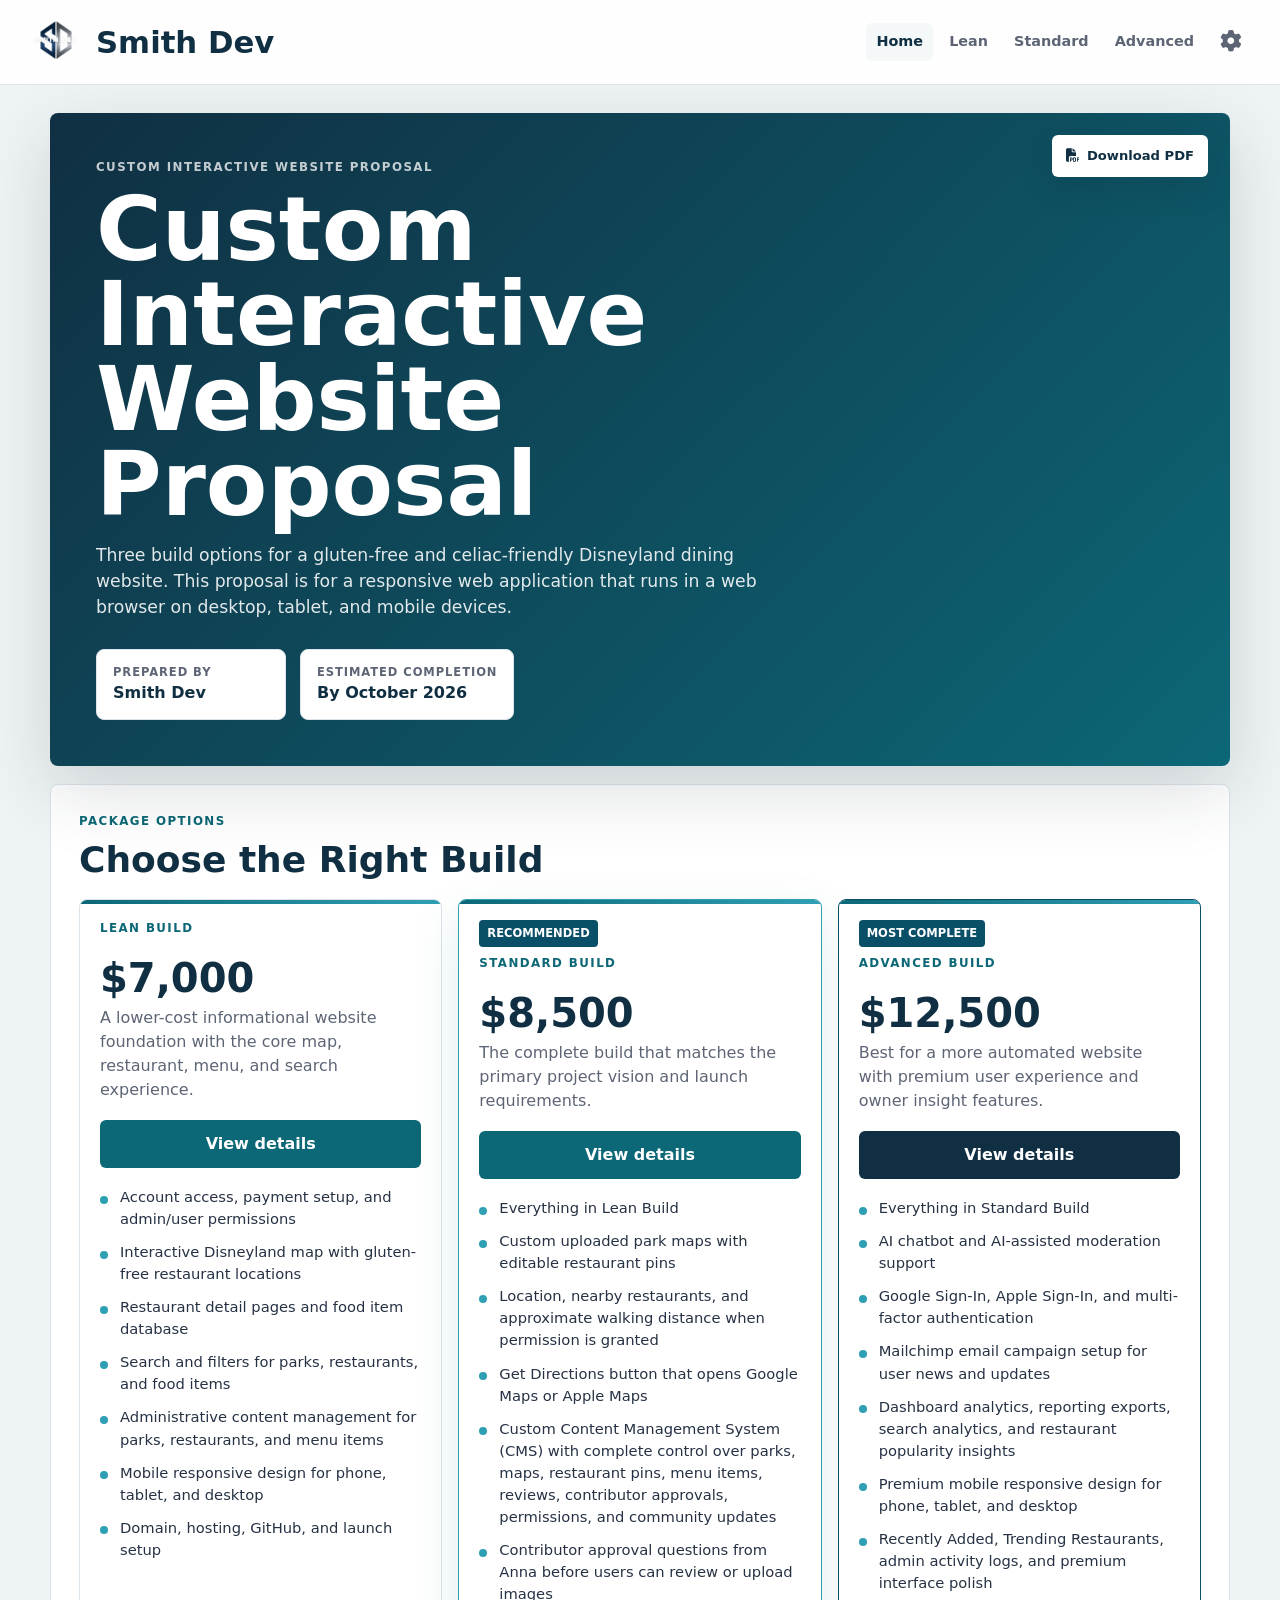
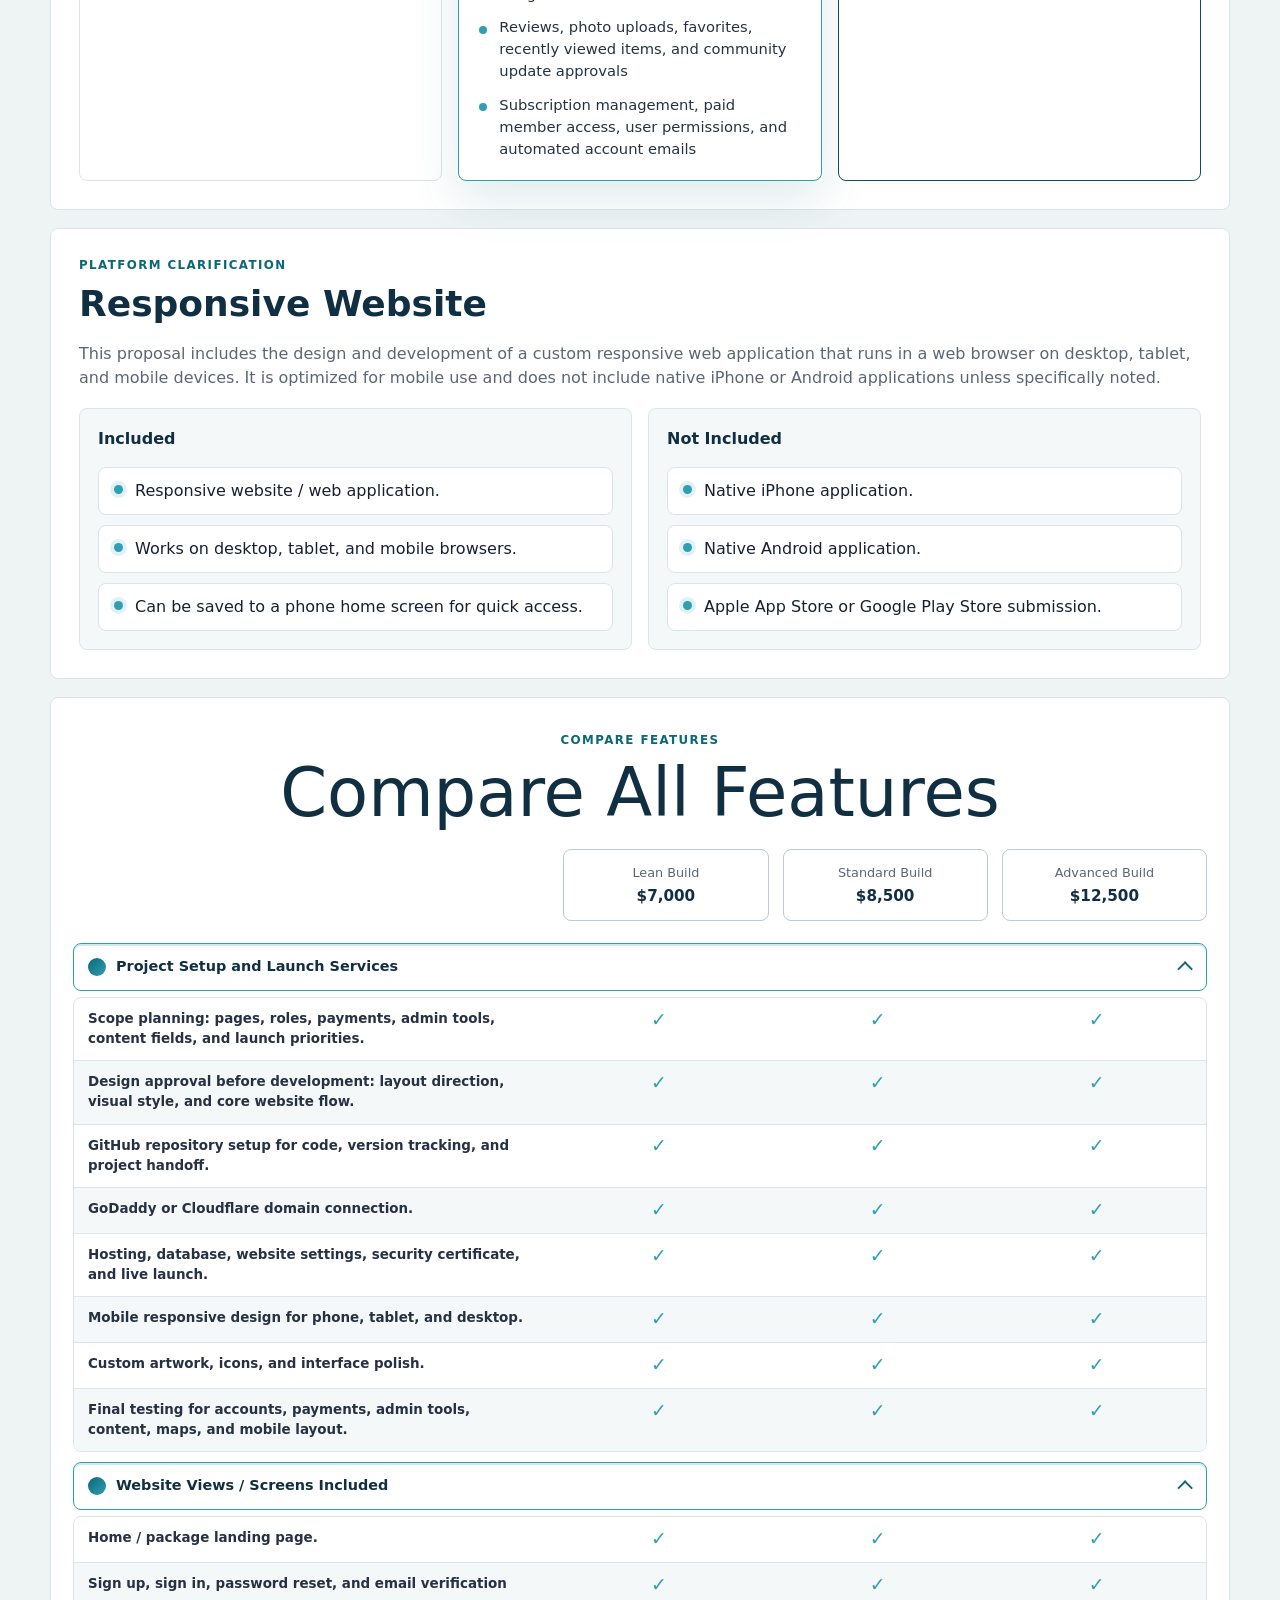
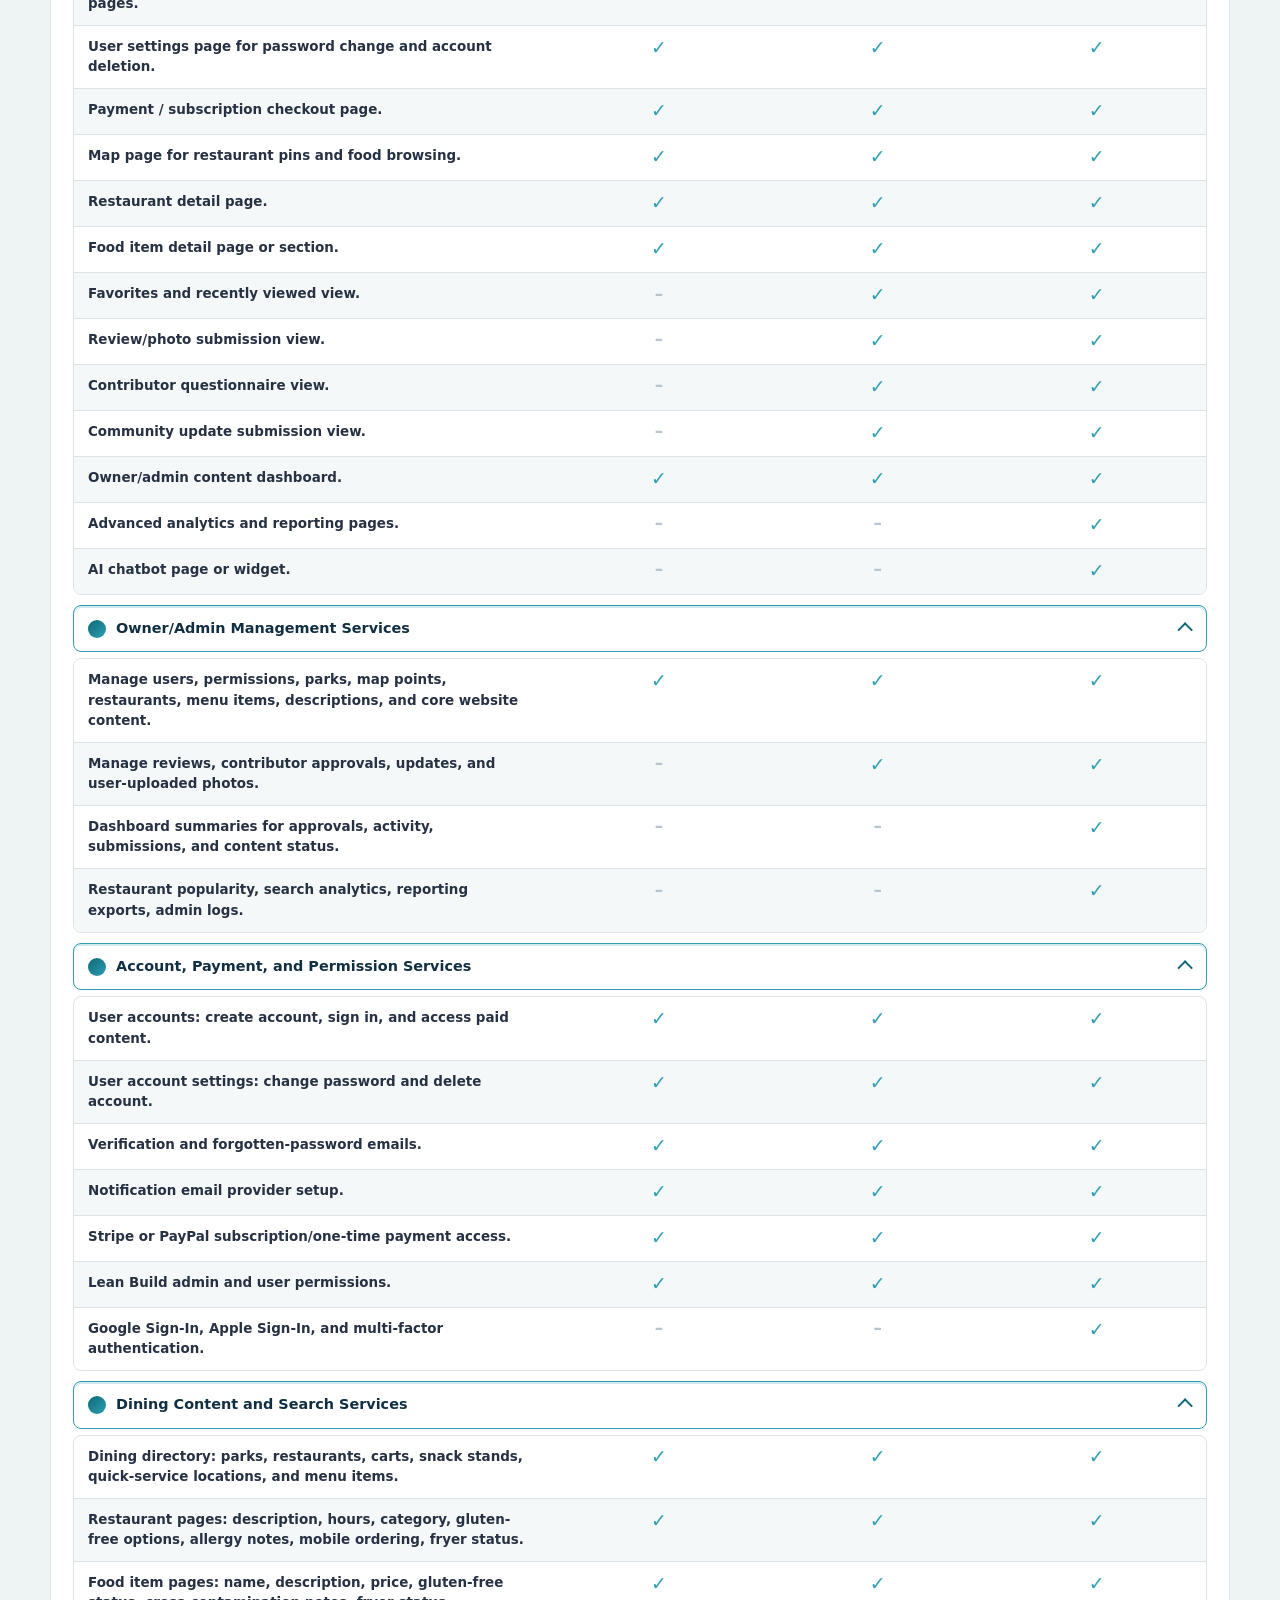
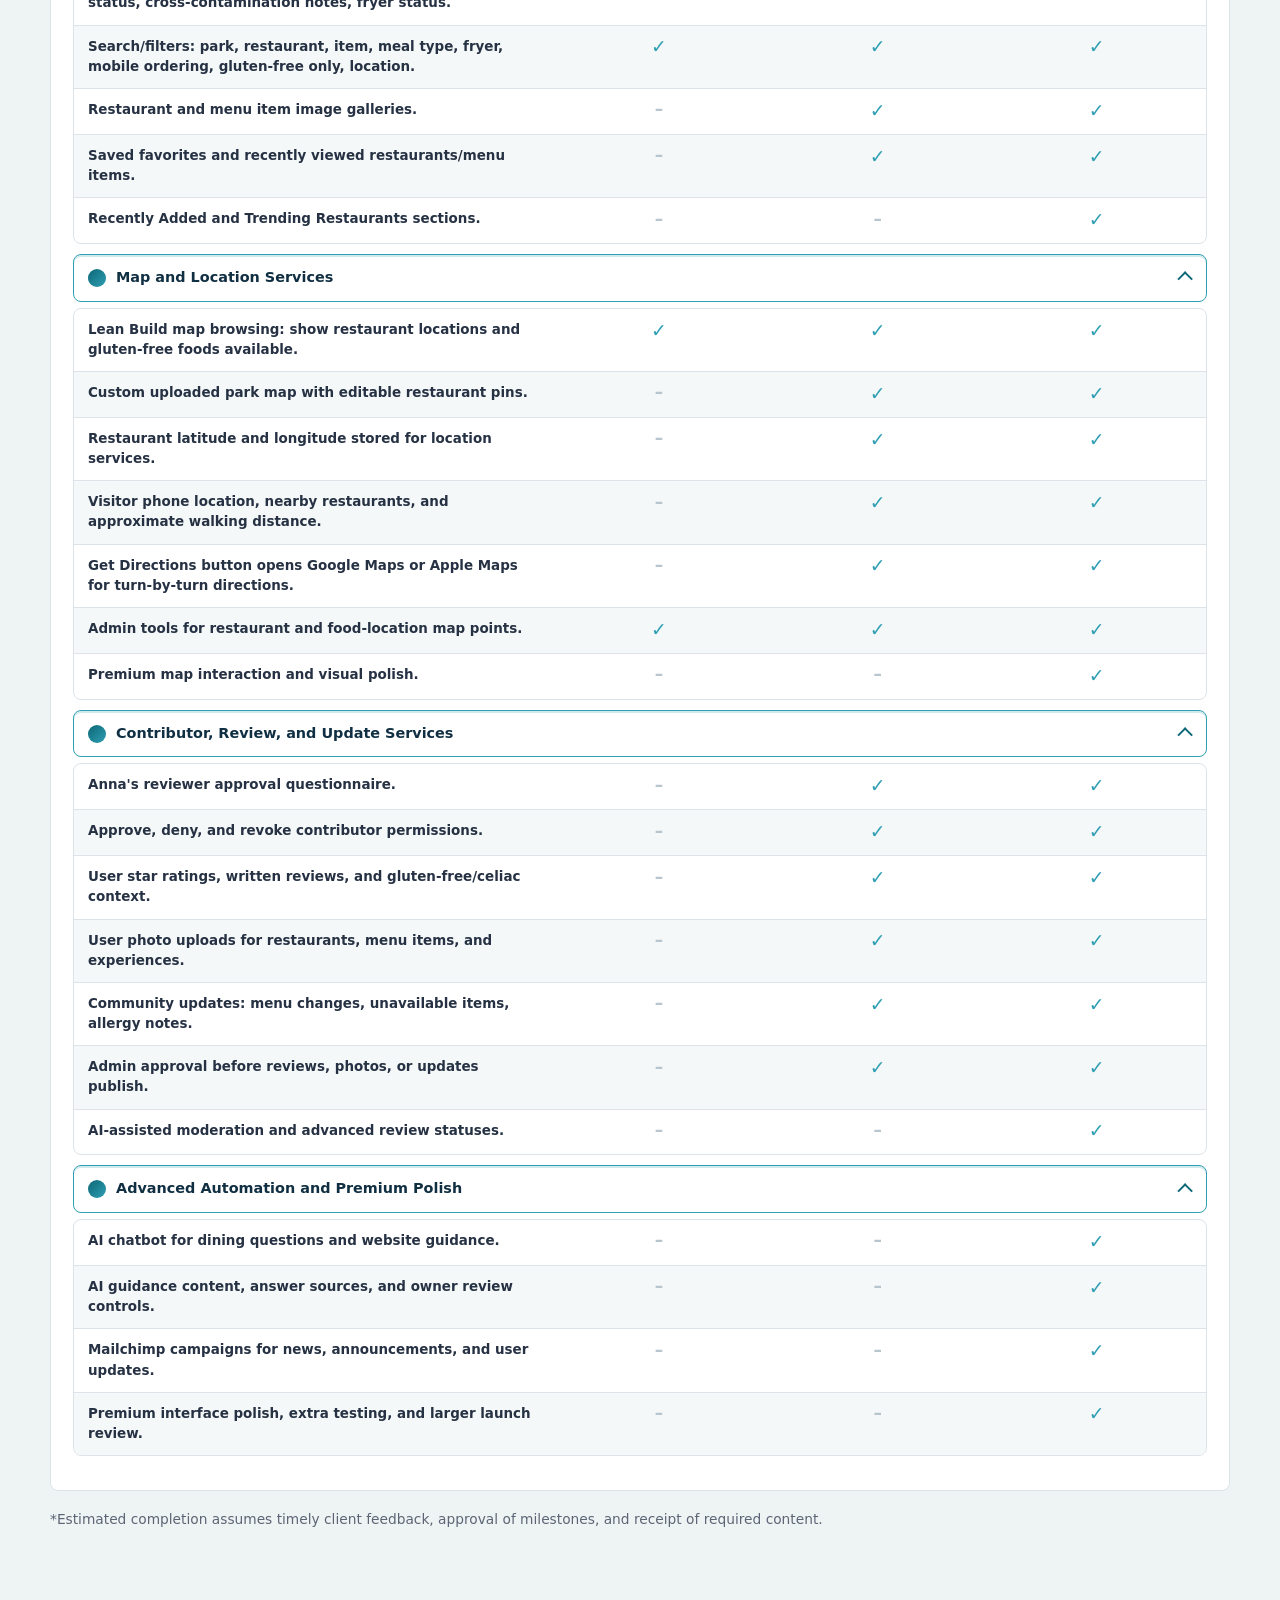
==== commit a2929376: "updated." ====
--- a/index.html
+++ b/index.html
@@ -7,6 +7,8 @@
   <meta name="description" content="Custom interactive website proposal options for the client project.">
   <link rel="stylesheet" href="https://cdnjs.cloudflare.com/ajax/libs/font-awesome/6.5.1/css/all.min.css">
   <link rel="stylesheet" href="styles.css">
+  <link rel="icon" type="image/png" sizes="32x32" href="./smithdev logo.png">
+  
 </head>
 <body>
   <header class="site-header">
@@ -79,7 +81,7 @@
           <ul class="feature-list">
             <li>Everything in Lean Build</li>
             <li>Custom uploaded park maps with editable restaurant pins</li>
-            <li>Phone location, nearby restaurants, and approximate walking distance when permission is granted</li>
+            <li>Location, nearby restaurants, and approximate walking distance when permission is granted</li>
             <li>Get Directions button that opens Google Maps or Apple Maps</li>
             <li>Custom Content Management System (CMS) with complete control over parks, maps, restaurant pins, menu items, reviews, contributor approvals, permissions, and community updates</li>
             <li>Contributor approval questions from Anna before users can review or upload images</li>
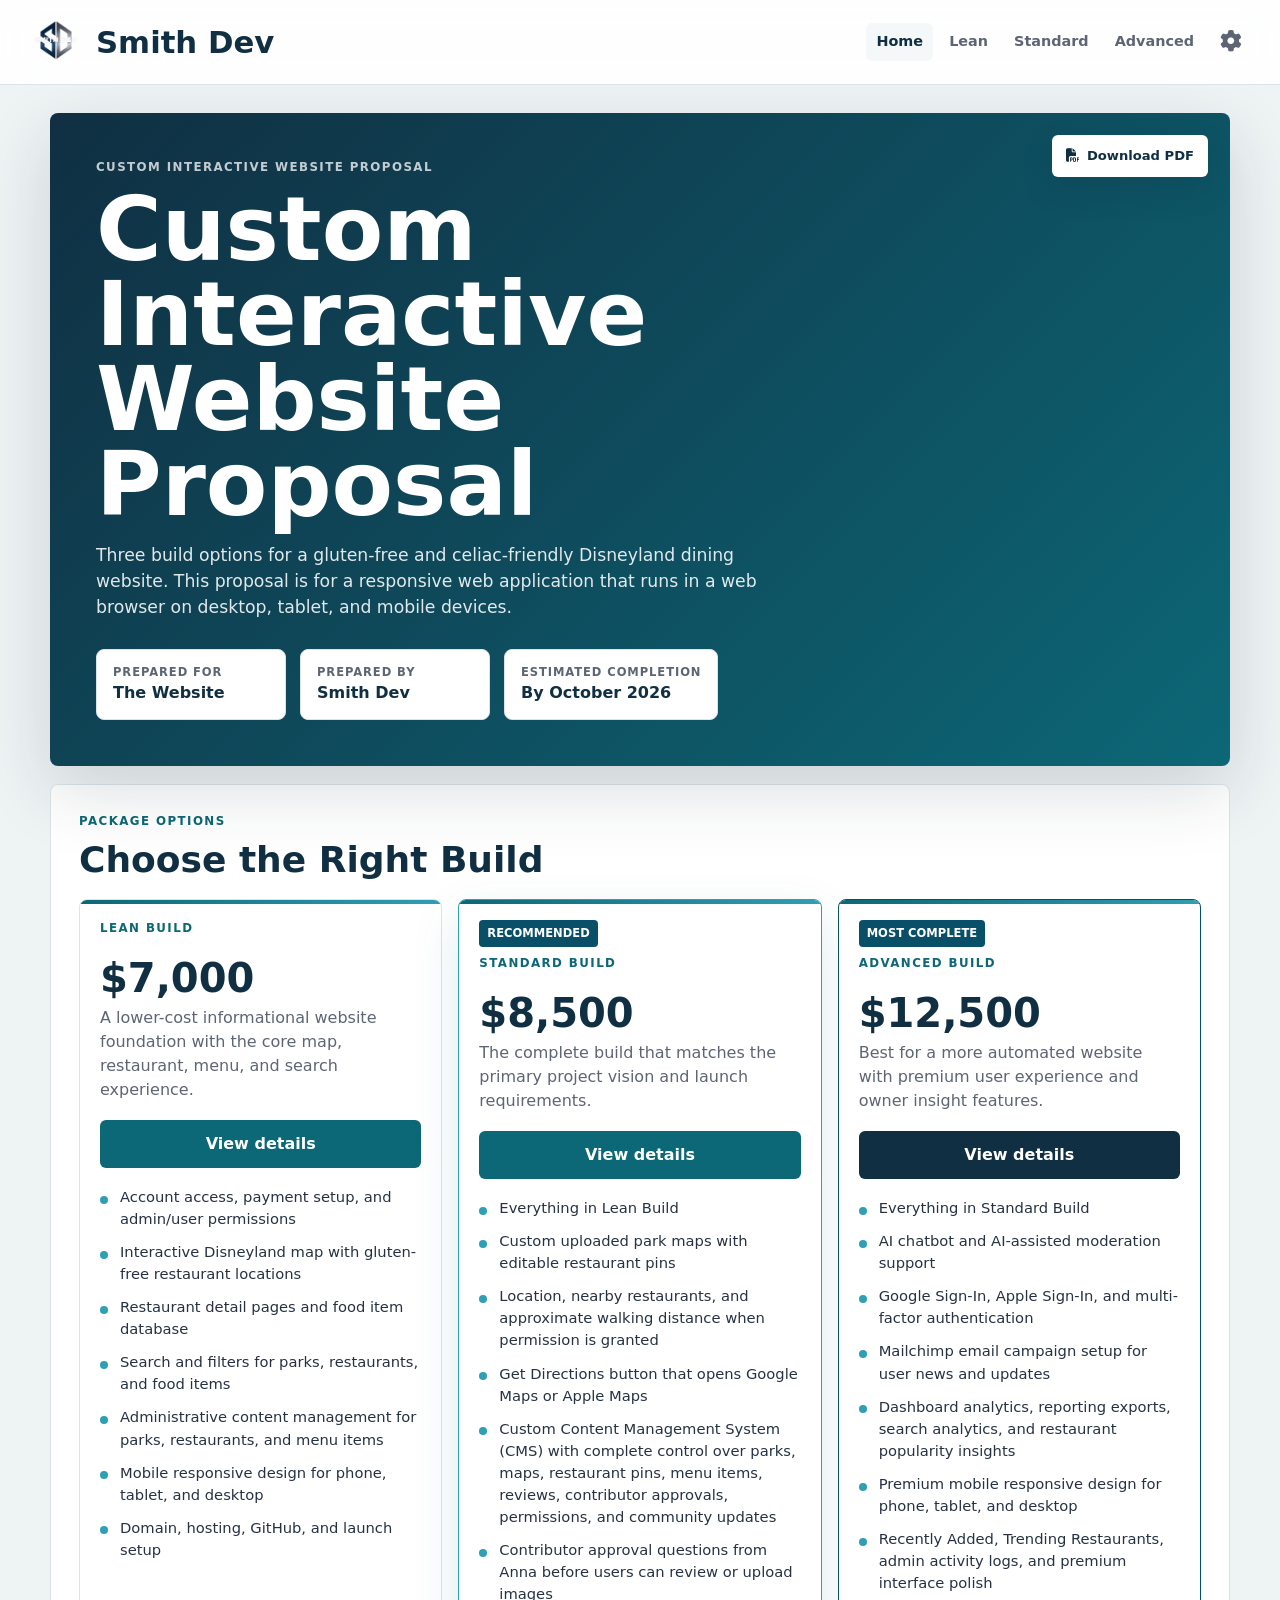
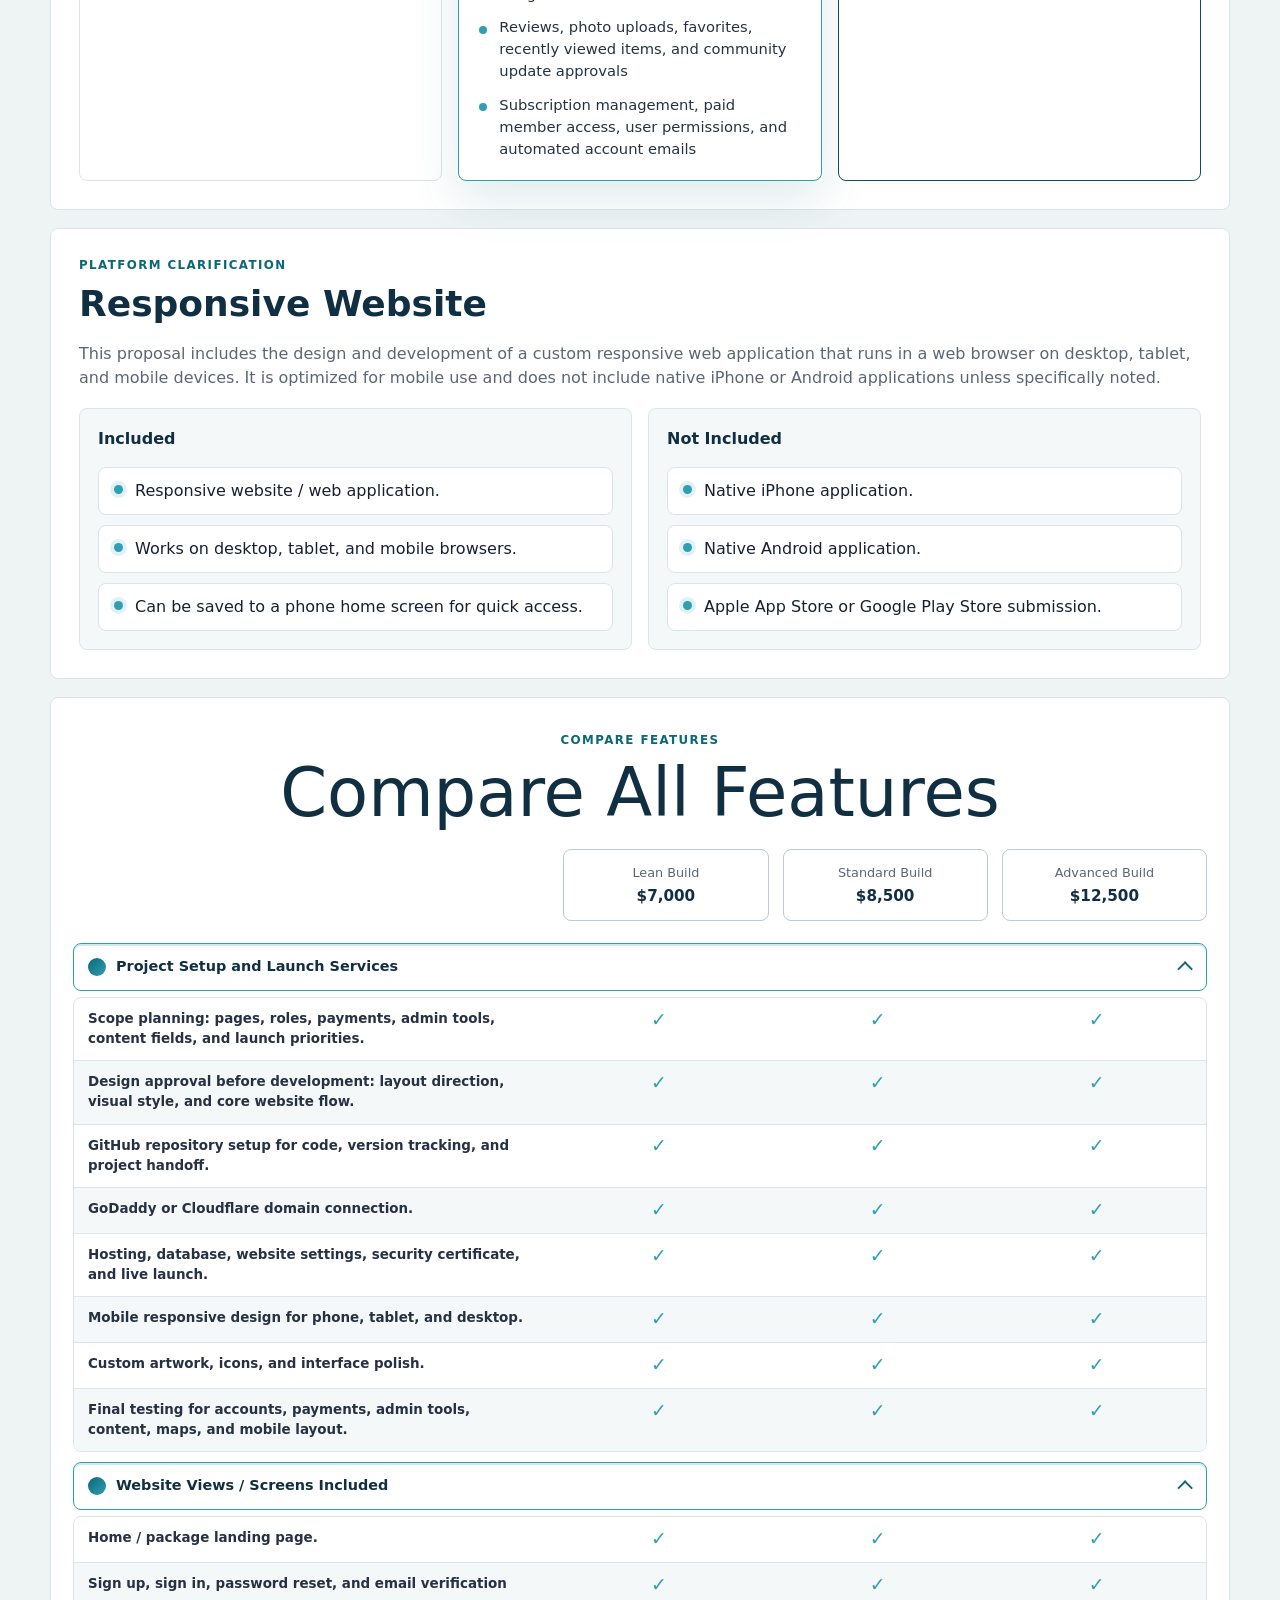
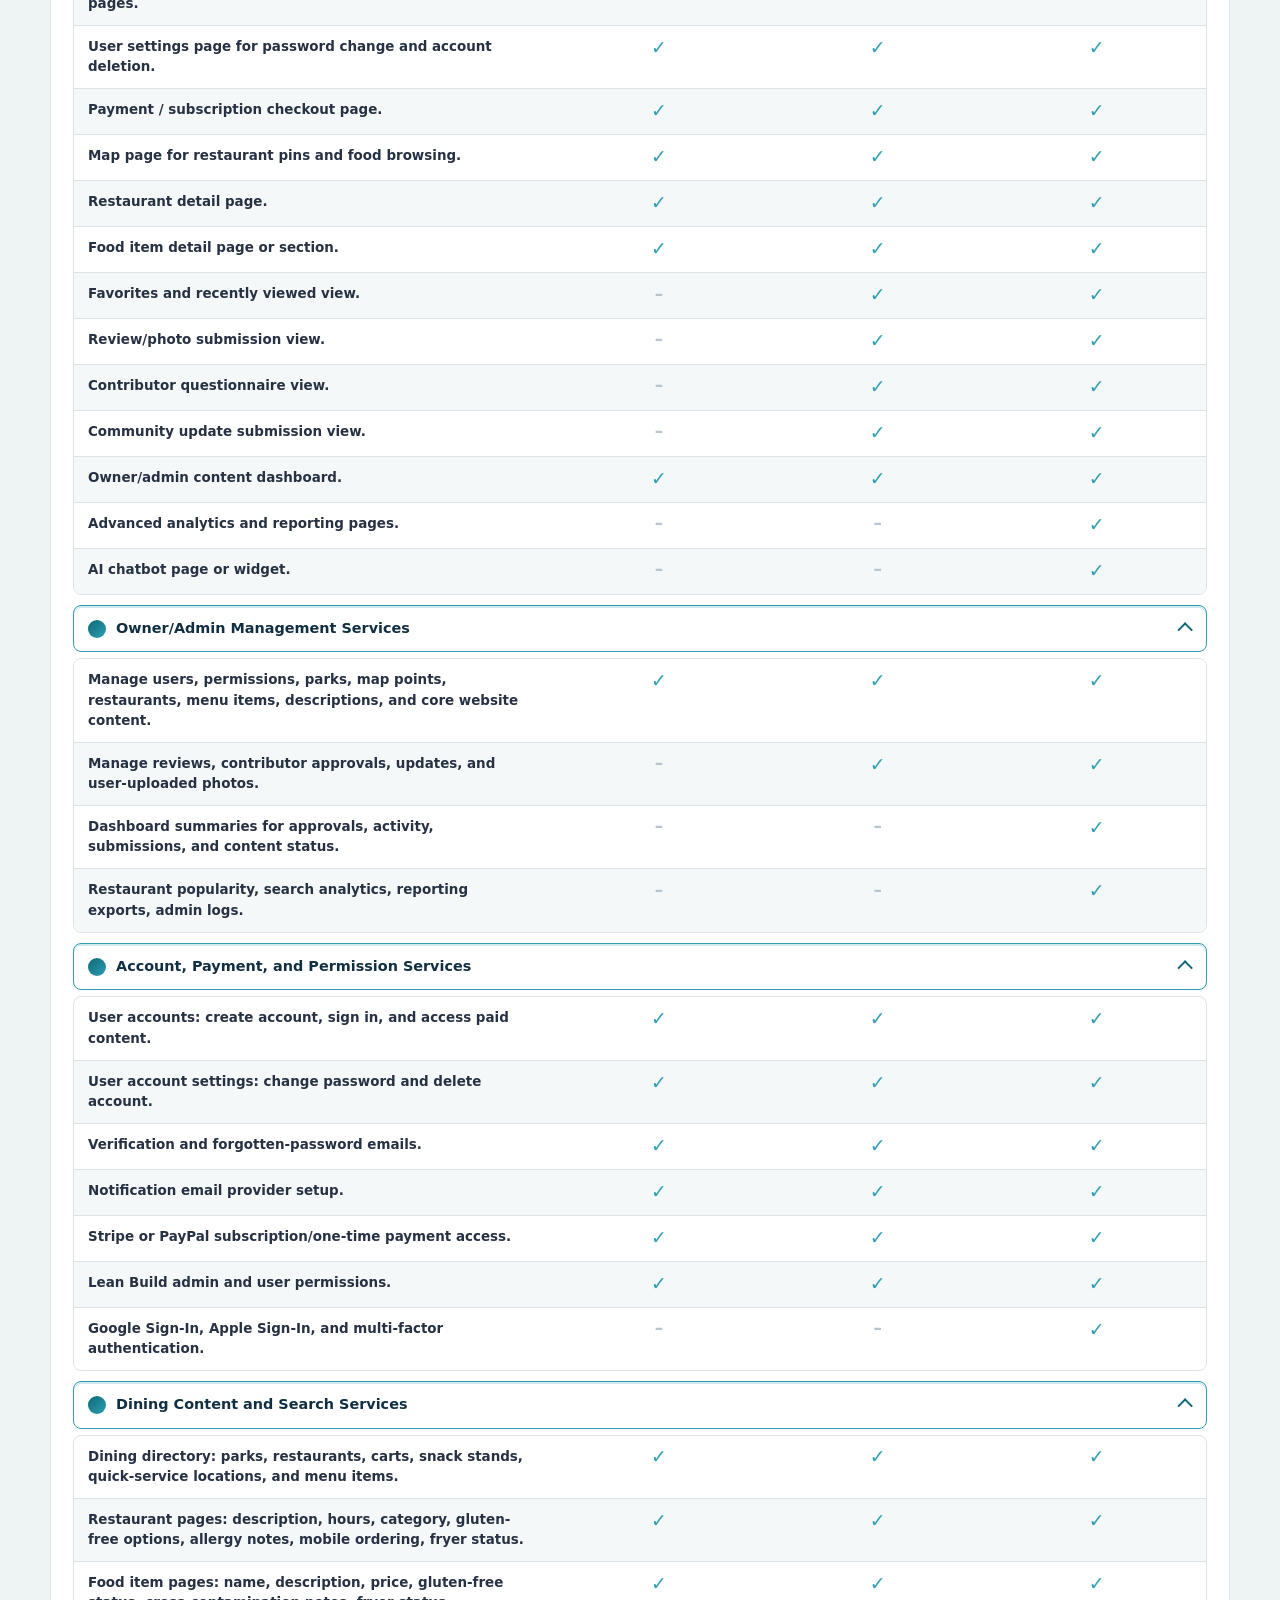
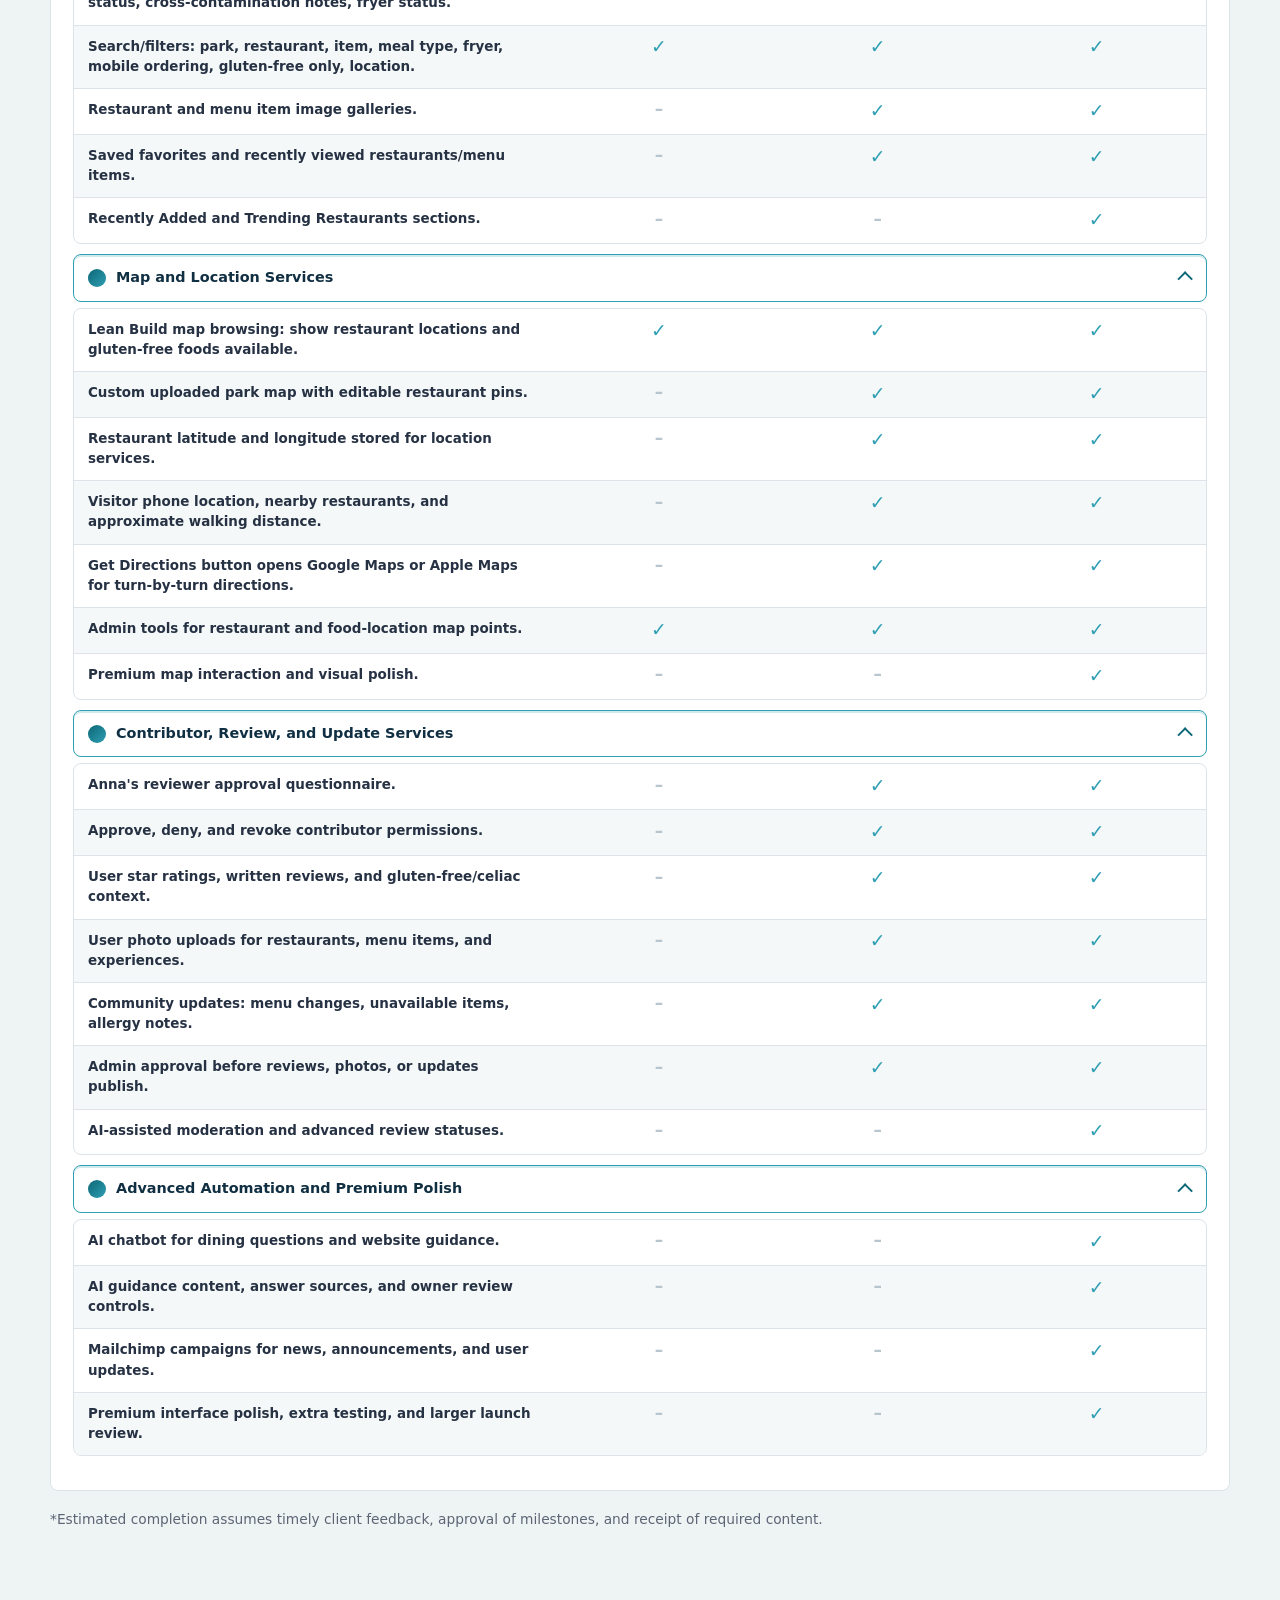
==== commit 9ac639a9: "added better mobile responsivity" ====
--- a/index.html
+++ b/index.html
@@ -39,6 +39,7 @@
         <h1>Custom Interactive Website Proposal</h1>
         <p class="hero-copy">Three build options for a gluten-free and celiac-friendly Disneyland dining website. This proposal is for a responsive web application that runs in a web browser on desktop, tablet, and mobile devices.</p>
         <div class="hero-meta">
+          <div><span>Prepared for</span><strong>The Website</strong></div>
           <div class="mobile-hide"><span>Prepared by</span><strong>Smith Dev</strong></div>
           <div><span>Estimated completion</span><strong>By October 2026</strong></div>
         </div>
--- a/styles.css
+++ b/styles.css
@@ -1164,7 +1164,7 @@
   }
 
   .brand span {
-    font-size: 1.35rem;
+    font-size: 1.5rem;
   }
 
   nav {
@@ -1270,6 +1270,15 @@
     padding: 22px;
   }
 
+  .hero {
+    width: 100%;
+    min-height: 460px;
+    margin: 18px auto 18px;
+    padding: 30px 24px;
+    overflow: hidden;
+    border-radius: 8px;
+  }
+
   main {
     width: min(100% - 24px, 1180px);
   }
@@ -1352,6 +1361,42 @@
     padding-right: 0;
   }
 
+  .hero h1 {
+    max-width: 9ch;
+    font-size: clamp(3rem, 11vw, 4.35rem);
+  }
+
+  .hero .hero-copy {
+    max-width: 36rem;
+    margin-top: 18px;
+  }
+
+  .hero .hero-meta {
+    display: grid;
+    gap: 0;
+    margin-top: 28px;
+    padding-top: 18px;
+    border-top: 1px solid rgba(255, 255, 255, 0.28);
+  }
+
+  .hero .hero-meta div {
+    width: auto;
+    min-width: 0;
+    padding: 10px 0;
+    color: #ffffff;
+    background: transparent;
+    border: 0;
+    border-radius: 0;
+  }
+
+  .hero .hero-meta span {
+    color: rgba(255, 255, 255, 0.72);
+  }
+
+  .hero .hero-meta strong {
+    color: #ffffff;
+  }
+
   .pdf-button {
     display: none;
   }
@@ -1370,7 +1415,108 @@
   }
 
   .compare-plans {
-    grid-template-columns: 1fr;
+    position: sticky;
+    top: 65px;
+    z-index: 8;
+    grid-template-columns: repeat(3, minmax(0, 1fr));
+    gap: 4px;
+    margin: 0 -10px 16px;
+    padding: 8px;
+    background: rgba(238, 243, 244, 0.98);
+    border-bottom: 1px solid var(--line);
+  }
+
+  .compare-plans a {
+    min-height: 72px;
+    padding: 11px 6px;
+    border-radius: 6px;
+  }
+
+  .compare-plans span {
+    font-size: 0.76rem;
+    line-height: 1.2;
+  }
+
+  .compare-plans strong {
+    margin-top: 5px;
+    font-size: 0.94rem;
+    line-height: 1.1;
+  }
+
+  .feature-compare .table-wrap {
+    overflow-x: visible;
+  }
+
+  .feature-matrix,
+  .feature-matrix tbody,
+  .feature-matrix tr,
+  .feature-matrix th,
+  .feature-matrix td {
+    display: block;
+    width: 100%;
+  }
+
+  .feature-matrix {
+    min-width: 0;
+    border: 0;
+    background: transparent;
+  }
+
+  .feature-matrix tr {
+    display: grid;
+    grid-template-columns: repeat(3, minmax(0, 1fr));
+    gap: 0;
+    margin-bottom: 0;
+    background: #ffffff;
+    border: 1px solid var(--line);
+    border-bottom: 0;
+    border-radius: 0;
+    overflow: hidden;
+  }
+
+  .feature-matrix tr:first-child {
+    border-radius: 8px 8px 0 0;
+  }
+
+  .feature-matrix tr:last-child {
+    border-bottom: 1px solid var(--line);
+    border-radius: 0 0 8px 8px;
+  }
+
+  .feature-matrix th {
+    grid-column: 1 / -1;
+    width: 100%;
+    padding: 10px 10px 8px;
+    background: #ffffff;
+    border-bottom: 0;
+    font-size: 0.88rem;
+    line-height: 1.35;
+    text-decoration: underline;
+    text-underline-offset: 3px;
+  }
+
+  .feature-matrix td {
+    display: grid;
+    min-height: 46px;
+    place-items: center;
+    width: 100%;
+    padding: 8px;
+    background: var(--wash);
+    border-right: 1px solid var(--line);
+    border-bottom: 0;
+  }
+
+  .feature-matrix td:last-child {
+    border-right: 0;
+  }
+
+  .feature-matrix tbody tr:nth-child(even) td,
+  .feature-matrix tbody tr:nth-child(even) th {
+    background: initial;
+  }
+
+  .feature-matrix tbody tr:nth-child(even) td {
+    background: var(--wash);
   }
 
   .payment {
@@ -1430,13 +1576,18 @@
     inset: 59px 0 0;
   }
 
+  .compare-plans {
+    top: 59px;
+    margin-inline: -6px;
+  }
+
   .brand img {
     width: 40px;
     height: 40px;
   }
 
   .brand span {
-    font-size: 1.18rem;
+    font-size: 1.32rem;
   }
 
   .menu-button {
@@ -1451,6 +1602,15 @@
   .contact-section,
   .page-band {
     padding: 18px;
+  }
+
+  .hero {
+    margin-top: 18px;
+    padding: 26px 20px;
+  }
+
+  .hero h1 {
+    font-size: clamp(2.75rem, 12vw, 3.5rem);
   }
 
   .cover-copy {
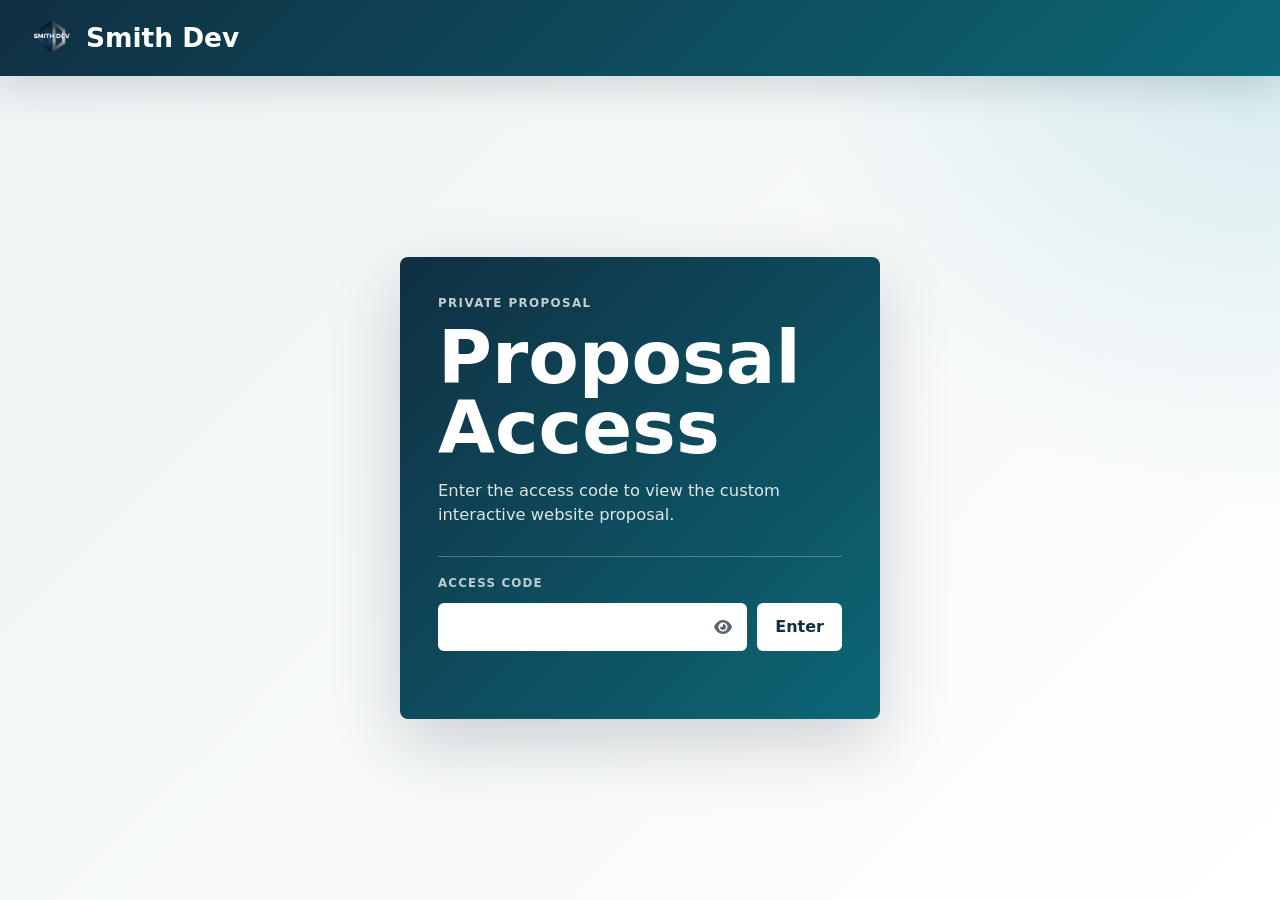
==== commit 89ce12ca: "finished some smalll edits... added authentication js script" ====
--- a/index.html
+++ b/index.html
@@ -5,6 +5,7 @@
   <meta name="viewport" content="width=device-width, initial-scale=1">
   <title>Custom Interactive Website Proposal | Smith Dev</title>
   <meta name="description" content="Custom interactive website proposal options for the client project.">
+  <script src="proposal-auth.js"></script>
   <link rel="stylesheet" href="https://cdnjs.cloudflare.com/ajax/libs/font-awesome/6.5.1/css/all.min.css">
   <link rel="stylesheet" href="styles.css">
   <link rel="icon" type="image/png" sizes="32x32" href="./smithdev logo.png">
@@ -26,6 +27,7 @@
         <button class="settings-button" type="button" aria-label="Open site options" aria-haspopup="true"><i class="fa-solid fa-gear" aria-hidden="true"></i></button>
         <div class="settings-dropdown">
           <a href="contact.html">Contact</a>
+          <a href="login.html" data-logout>Log Out</a>
         </div>
       </div>
     </nav>
@@ -39,7 +41,6 @@
         <h1>Custom Interactive Website Proposal</h1>
         <p class="hero-copy">Three build options for a gluten-free and celiac-friendly Disneyland dining website. This proposal is for a responsive web application that runs in a web browser on desktop, tablet, and mobile devices.</p>
         <div class="hero-meta">
-          <div><span>Prepared for</span><strong>The Website</strong></div>
           <div class="mobile-hide"><span>Prepared by</span><strong>Smith Dev</strong></div>
           <div><span>Estimated completion</span><strong>By October 2026</strong></div>
         </div>
@@ -62,7 +63,7 @@
           <a class="plan-button" href="starter.html">View details</a>
           <ul class="feature-list">
             <li>Account access, payment setup, and admin/user permissions</li>
-            <li>Interactive Disneyland map with gluten-free restaurant locations</li>
+            <li>Static Disneyland map browsing with gluten-free restaurant locations</li>
             <li>Restaurant detail pages and food item database</li>
             <li>Search and filters for parks, restaurants, and food items</li>
             <li>Administrative content management for parks, restaurants, and menu items</li>
@@ -84,10 +85,10 @@
             <li>Custom uploaded park maps with editable restaurant pins</li>
             <li>Location, nearby restaurants, and approximate walking distance when permission is granted</li>
             <li>Get Directions button that opens Google Maps or Apple Maps</li>
-            <li>Custom Content Management System (CMS) with complete control over parks, maps, restaurant pins, menu items, reviews, contributor approvals, permissions, and community updates</li>
+            <li>Custom owner/admin management tools for parks, maps, restaurant pins, menu items, reviews, contributor approvals, permissions, and community updates</li>
             <li>Contributor approval questions from Anna before users can review or upload images</li>
             <li>Reviews, photo uploads, favorites, recently viewed items, and community update approvals</li>
-            <li>Subscription management, paid member access, user permissions, and automated account emails</li>
+            <li>Subscription management, paid member access, user permissions, and payment setup</li>
           </ul>
         </article>
 
@@ -96,7 +97,7 @@
           <div class="plan-top">
             <p class="plan-name">Advanced Build</p>
           </div>
-          <div class="plan-price">$12,500</div>
+          <div class="plan-price">$14,000</div>
           <p class="plan-note">Best for a more automated website with premium user experience and owner insight features.</p>
           <a class="plan-button" href="advanced.html">View details</a>
           <ul class="feature-list">
@@ -147,7 +148,7 @@
       <div class="compare-plans" aria-label="Package prices">
         <a href="starter.html"><span>Lean Build</span><strong>$7,000</strong></a>
         <a href="standard.html"><span>Standard Build</span><strong>$8,500</strong></a>
-        <a href="advanced.html"><span>Advanced Build</span><strong>$12,500</strong></a>
+        <a href="advanced.html"><span>Advanced Build</span><strong>$14,000</strong></a>
       </div>
 
       <details class="matrix-group" open>
@@ -214,9 +215,8 @@
               <tr><th scope="row">User accounts: create account, sign in, and access paid content.</th><td><i class="yes">Yes</i></td><td><i class="yes">Yes</i></td><td><i class="yes">Yes</i></td></tr>
               <tr><th scope="row">User account settings: change password and delete account.</th><td><i class="yes">Yes</i></td><td><i class="yes">Yes</i></td><td><i class="yes">Yes</i></td></tr>
               <tr><th scope="row">Verification and forgotten-password emails.</th><td><i class="yes">Yes</i></td><td><i class="yes">Yes</i></td><td><i class="yes">Yes</i></td></tr>
-              <tr><th scope="row">Notification email provider setup.</th><td><i class="yes">Yes</i></td><td><i class="yes">Yes</i></td><td><i class="yes">Yes</i></td></tr>
               <tr><th scope="row">Stripe or PayPal subscription/one-time payment access.</th><td><i class="yes">Yes</i></td><td><i class="yes">Yes</i></td><td><i class="yes">Yes</i></td></tr>
-              <tr><th scope="row">Lean Build admin and user permissions.</th><td><i class="yes">Yes</i></td><td><i class="yes">Yes</i></td><td><i class="yes">Yes</i></td></tr>
+              <tr><th scope="row">Basic user roles: owner/admin access and paid user access.</th><td><i class="yes">Yes</i></td><td><i class="yes">Yes</i></td><td><i class="yes">Yes</i></td></tr>
               <tr><th scope="row">Google Sign-In, Apple Sign-In, and multi-factor authentication.</th><td><i class="no">No</i></td><td><i class="no">No</i></td><td><i class="yes">Yes</i></td></tr>
             </tbody>
           </table>
@@ -245,13 +245,12 @@
         <div class="table-wrap">
           <table class="feature-matrix">
             <tbody>
-              <tr><th scope="row">Lean Build map browsing: show restaurant locations and gluten-free foods available.</th><td><i class="yes">Yes</i></td><td><i class="yes">Yes</i></td><td><i class="yes">Yes</i></td></tr>
+              <tr><th scope="row">Static map browsing: show restaurant locations and gluten-free foods available, without live user location.</th><td><i class="yes">Yes</i></td><td><i class="yes">Yes</i></td><td><i class="yes">Yes</i></td></tr>
               <tr><th scope="row">Custom uploaded park map with editable restaurant pins.</th><td><i class="no">No</i></td><td><i class="yes">Yes</i></td><td><i class="yes">Yes</i></td></tr>
               <tr><th scope="row">Restaurant latitude and longitude stored for location services.</th><td><i class="no">No</i></td><td><i class="yes">Yes</i></td><td><i class="yes">Yes</i></td></tr>
-              <tr><th scope="row">Visitor phone location, nearby restaurants, and approximate walking distance.</th><td><i class="no">No</i></td><td><i class="yes">Yes</i></td><td><i class="yes">Yes</i></td></tr>
+              <tr><th scope="row">Live map user location, nearby restaurants, and approximate walking distance.</th><td><i class="no">No</i></td><td><i class="yes">Yes</i></td><td><i class="yes">Yes</i></td></tr>
               <tr><th scope="row">Get Directions button opens Google Maps or Apple Maps for turn-by-turn directions.</th><td><i class="no">No</i></td><td><i class="yes">Yes</i></td><td><i class="yes">Yes</i></td></tr>
               <tr><th scope="row">Admin tools for restaurant and food-location map points.</th><td><i class="yes">Yes</i></td><td><i class="yes">Yes</i></td><td><i class="yes">Yes</i></td></tr>
-              <tr><th scope="row">Premium map interaction and visual polish.</th><td><i class="no">No</i></td><td><i class="no">No</i></td><td><i class="yes">Yes</i></td></tr>
             </tbody>
           </table>
         </div>
--- a/styles.css
+++ b/styles.css
@@ -1727,6 +1727,192 @@
   }
 }
 
+.login-body {
+  min-height: 100dvh;
+  background:
+    radial-gradient(circle at top right, rgba(47, 159, 179, 0.18), transparent 32rem),
+    linear-gradient(135deg, #eef3f4, #ffffff);
+}
+
+.login-header {
+  display: flex;
+  align-items: center;
+  min-height: 76px;
+  padding: 10px 28px;
+  background: linear-gradient(135deg, var(--brand-dark), var(--brand));
+  box-shadow: 0 14px 34px rgba(28, 42, 55, 0.14);
+}
+
+.login-shell {
+  display: grid;
+  min-height: calc(100dvh - 76px);
+  width: min(100% - 32px, 1180px);
+  place-items: center;
+  padding: 42px 0;
+}
+
+.login-card {
+  width: min(100%, 480px);
+  padding: 38px;
+  color: #ffffff;
+  background: linear-gradient(135deg, var(--brand-dark), var(--brand));
+  border-radius: 8px;
+  box-shadow: 0 24px 70px rgba(28, 42, 55, 0.2);
+}
+
+.login-brand {
+  display: inline-flex;
+  align-items: center;
+  gap: 10px;
+  color: #ffffff;
+  font-size: 1.65rem;
+  font-weight: 900;
+  text-decoration: none;
+}
+
+.login-brand img {
+  width: 48px;
+  height: 48px;
+  object-fit: contain;
+}
+
+.login-card h1 {
+  max-width: 8ch;
+  color: #ffffff;
+  font-size: clamp(3rem, 12vw, 4.6rem);
+}
+
+.login-copy {
+  max-width: 34rem;
+  margin-bottom: 28px;
+  color: rgba(255, 255, 255, 0.86);
+  font-size: 1.02rem;
+}
+
+.login-form {
+  display: grid;
+  gap: 10px;
+  padding-top: 18px;
+  border-top: 1px solid rgba(255, 255, 255, 0.28);
+}
+
+.login-form label {
+  color: rgba(255, 255, 255, 0.72);
+  font-size: 0.74rem;
+  font-weight: 850;
+  letter-spacing: 0.1em;
+  text-transform: uppercase;
+}
+
+.login-input-row {
+  display: grid;
+  grid-template-columns: 1fr auto;
+  gap: 10px;
+}
+
+.login-input-row button {
+  min-height: 48px;
+  border-radius: 6px;
+  font: inherit;
+}
+
+.password-field {
+  position: relative;
+}
+
+.login-input-row input {
+  width: 100%;
+  min-height: 48px;
+  padding: 0 48px 0 14px;
+  color: var(--brand-dark);
+  background: #ffffff;
+  border: 1px solid rgba(255, 255, 255, 0.5);
+  border-radius: 6px;
+  font: inherit;
+  outline: none;
+}
+
+.login-input-row input:focus {
+  border-color: #ffffff;
+  box-shadow: 0 0 0 3px rgba(255, 255, 255, 0.2);
+}
+
+.login-input-row button {
+  padding: 0 18px;
+  color: var(--brand-dark);
+  background: #ffffff;
+  border: 0;
+  cursor: pointer;
+  font-weight: 850;
+}
+
+.login-input-row .password-toggle {
+  position: absolute;
+  top: 0;
+  right: 0;
+  display: grid;
+  place-items: center;
+  width: 48px;
+  min-height: 48px;
+  padding: 0;
+  color: var(--muted);
+  background: transparent;
+  font-size: 1rem;
+}
+
+.login-input-row .password-toggle:hover,
+.login-input-row .password-toggle:focus-visible {
+  color: var(--brand-dark);
+  background: transparent;
+  outline: none;
+}
+
+.login-input-row button:hover,
+.login-input-row button:focus-visible {
+  color: #ffffff;
+  background: var(--brand-dark);
+  outline: none;
+}
+
+.login-message {
+  min-height: 1.4em;
+  margin: 0;
+  color: #ffffff;
+  font-size: 0.9rem;
+  font-weight: 750;
+}
+
+@media (max-width: 560px) {
+  .login-header {
+    min-height: 64px;
+    padding: 8px 18px;
+  }
+
+  .login-header .login-brand {
+    gap: 8px;
+    font-size: 1.35rem;
+  }
+
+  .login-header .login-brand img {
+    width: 38px;
+    height: 38px;
+  }
+
+  .login-shell {
+    min-height: calc(100dvh - 64px);
+    width: min(100% - 18px, 1180px);
+    padding: 18px 0;
+  }
+
+  .login-card {
+    padding: 30px 22px;
+  }
+
+  .login-input-row {
+    grid-template-columns: 1fr;
+  }
+}
+
 @media print {
   @page {
     margin: 0.25in;
